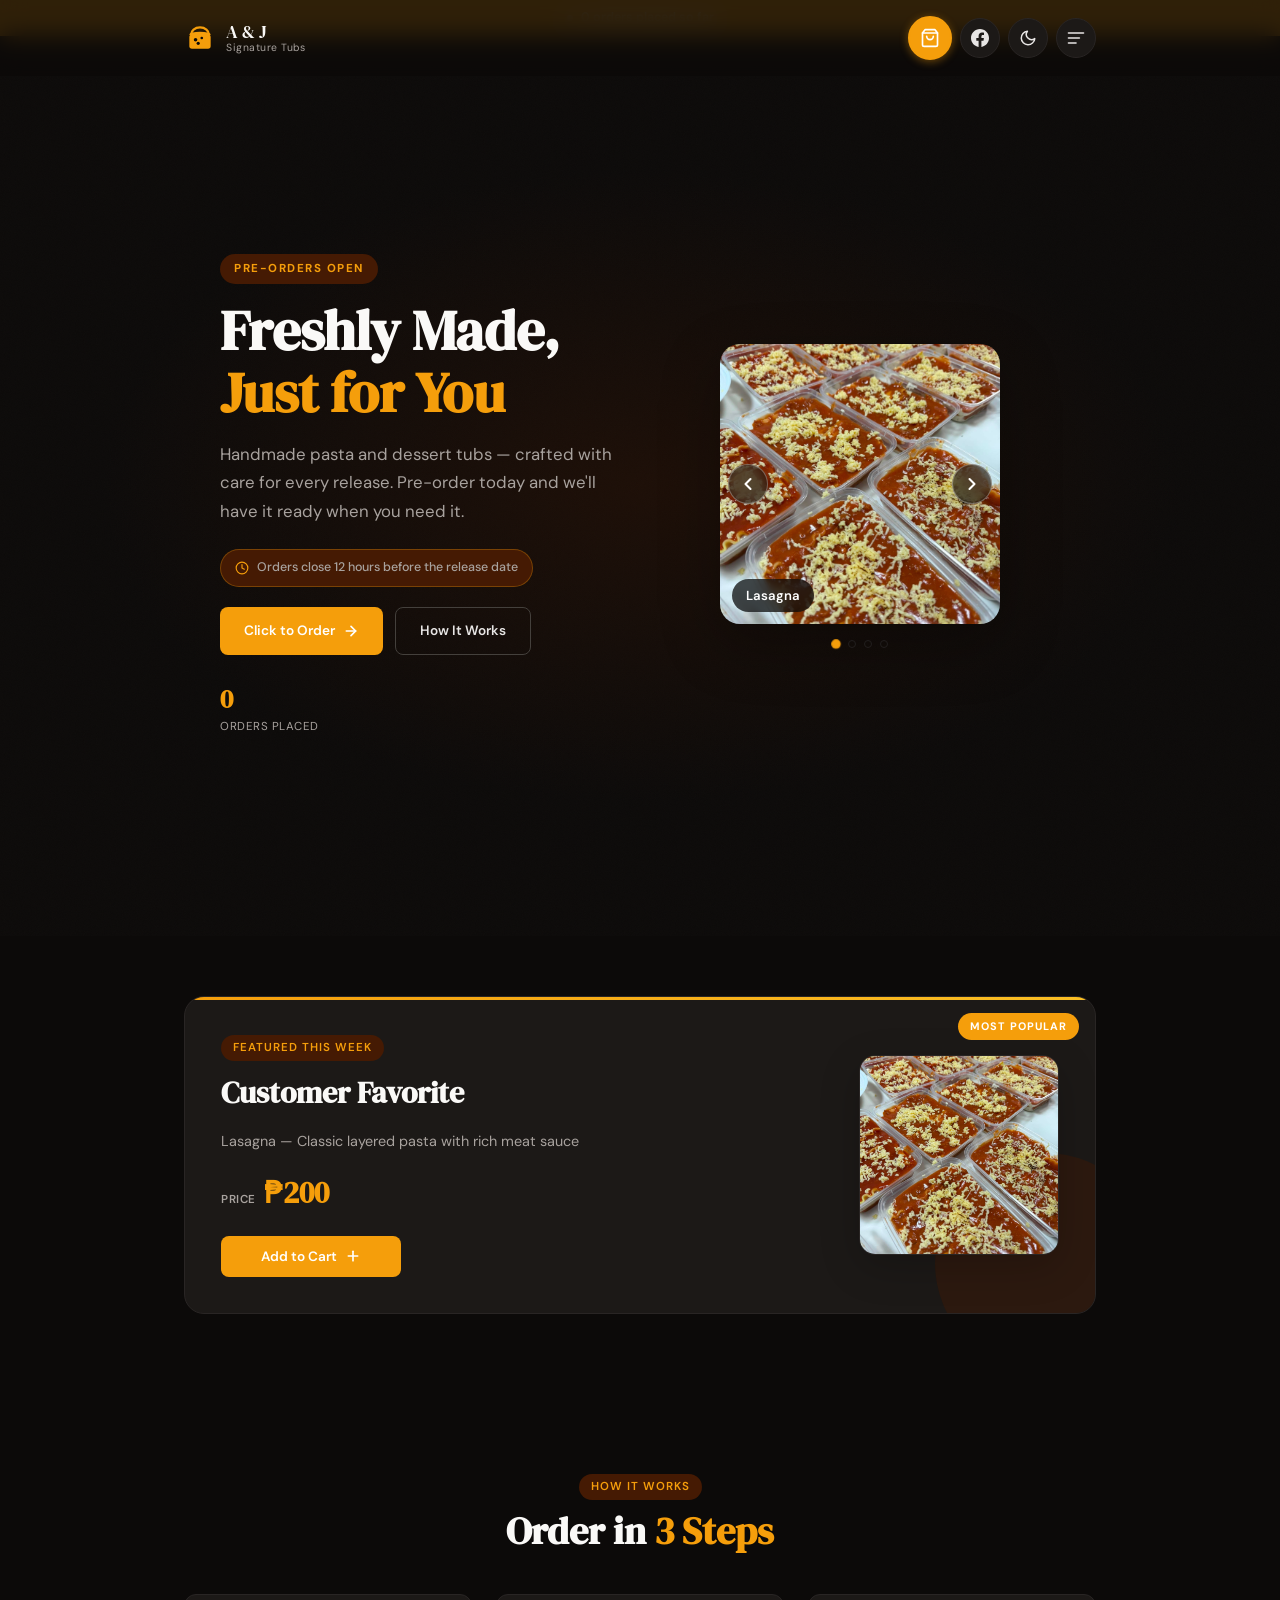
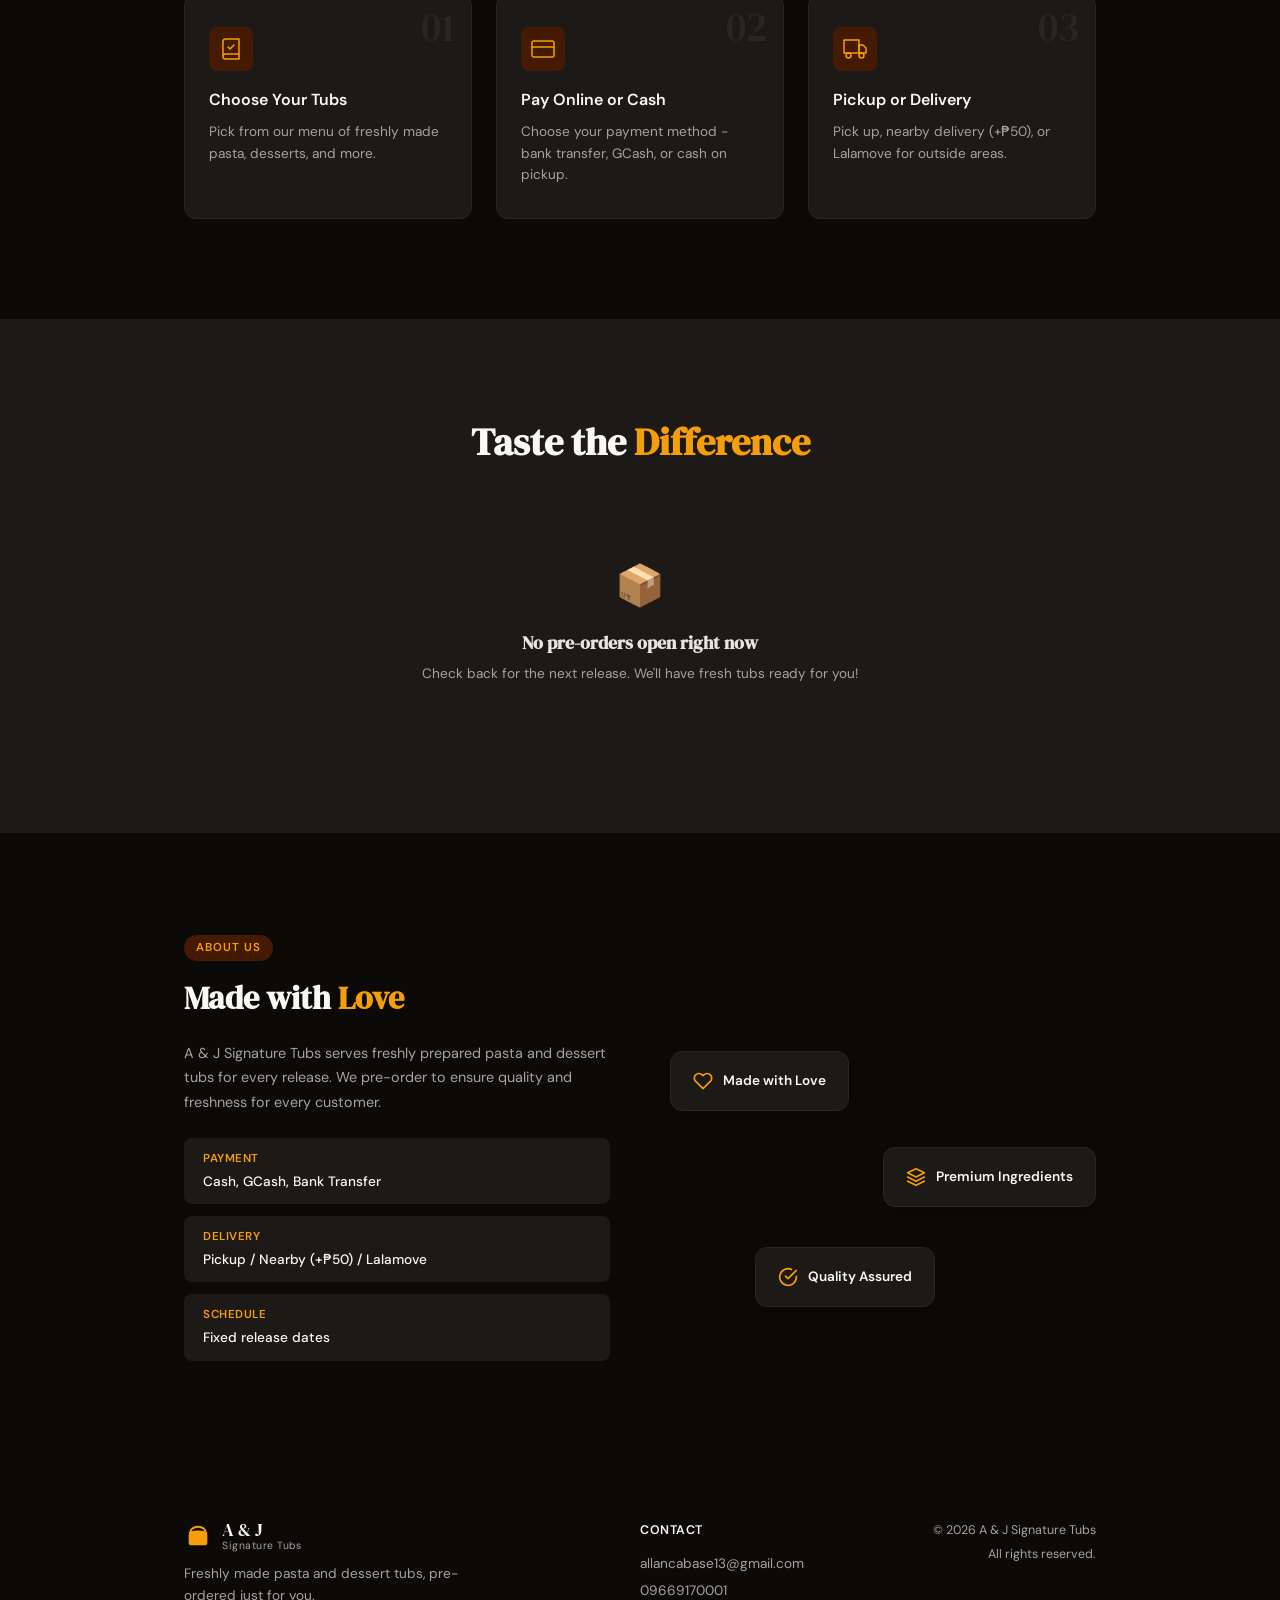
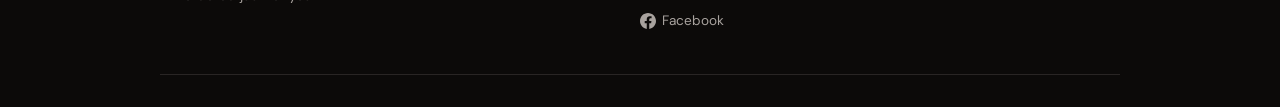
==== seller.html @ 2a11fc18 "feat: add release time support to release dates management" ====
<!DOCTYPE html>
<html lang="en" data-theme="dark">
<head>
  <meta charset="UTF-8">
  <meta name="viewport" content="width=device-width, initial-scale=1.0, viewport-fit=cover">
  <meta name="robots" content="noindex, nofollow">
  <title>Seller Panel - A & J Signature Tubs</title>
  <link rel="icon" type="image/svg+xml" href="favicon.svg">
  <link rel="preconnect" href="https://fonts.googleapis.com">
  <link rel="preconnect" href="https://fonts.gstatic.com" crossorigin>
  <link href="https://fonts.googleapis.com/css2?family=DM+Sans:opsz,wght@9..40,400;9..40,500;9..40,600;9..40,700&family=DM+Serif+Display&display=swap" rel="stylesheet">
  <link rel="stylesheet" href="seller.css">
</head>
<body>
  <!-- Desktop Sidebar -->
  <aside class="sidebar" id="sidebar">
    <div class="sidebar-brand">
      <div class="brand-icon">
        <svg width="22" height="22" viewBox="0 0 36 36" fill="none">
          <rect x="6" y="14" width="24" height="16" rx="3" fill="currentColor"/>
          <path d="M8 14C8 10 12 6 18 6C24 6 28 10 28 14" stroke="currentColor" stroke-width="2.5" fill="none"/>
          <ellipse cx="18" cy="14" rx="12" ry="3" fill="currentColor"/>
        </svg>
      </div>
      <div class="brand-text">
        <span class="brand-name">A & J</span>
        <span class="brand-sub">Seller Panel</span>
      </div>
    </div>

    <nav class="sidebar-nav">
      <button class="nav-item active" data-tab="dashboard">
        <svg width="18" height="18" viewBox="0 0 24 24" fill="none" stroke="currentColor" stroke-width="2" stroke-linecap="round" stroke-linejoin="round"><rect x="3" y="3" width="7" height="7"/><rect x="14" y="3" width="7" height="7"/><rect x="14" y="14" width="7" height="7"/><rect x="3" y="14" width="7" height="7"/></svg>
        <span>Dashboard</span>
      </button>
      <button class="nav-item" data-tab="preorders">
        <svg width="18" height="18" viewBox="0 0 24 24" fill="none" stroke="currentColor" stroke-width="2" stroke-linecap="round" stroke-linejoin="round"><rect x="3" y="4" width="18" height="18" rx="2" ry="2"/><line x1="16" y1="2" x2="16" y2="6"/><line x1="8" y1="2" x2="8" y2="6"/><line x1="3" y1="10" x2="21" y2="10"/></svg>
        <span>Pre-Orders</span>
      </button>
      <button class="nav-item" data-tab="releasedates">
        <svg width="18" height="18" viewBox="0 0 24 24" fill="none" stroke="currentColor" stroke-width="2" stroke-linecap="round" stroke-linejoin="round"><circle cx="12" cy="12" r="10"/><polyline points="12 6 12 12 16 14"/></svg>
        <span>Release Dates</span>
      </button>
      <button class="nav-item" data-tab="previous">
        <svg width="18" height="18" viewBox="0 0 24 24" fill="none" stroke="currentColor" stroke-width="2" stroke-linecap="round" stroke-linejoin="round"><polyline points="1 4 1 10 7 10"/><path d="M3.51 15a9 9 0 1 0 2.13-9.36L1 10"/></svg>
        <span>Previous Releases</span>
      </button>
      <button class="nav-item" data-tab="addorder">
        <svg width="18" height="18" viewBox="0 0 24 24" fill="none" stroke="currentColor" stroke-width="2" stroke-linecap="round" stroke-linejoin="round"><line x1="12" y1="5" x2="12" y2="19"/><line x1="5" y1="12" x2="19" y2="12"/></svg>
        <span>Add Order</span>
      </button>
      <button class="nav-item" data-tab="availablemeals">
        <svg width="18" height="18" viewBox="0 0 24 24" fill="none" stroke="currentColor" stroke-width="2" stroke-linecap="round" stroke-linejoin="round"><path d="M4 19.5v-15A2.5 2.5 0 0 1 6.5 2H20v20H6.5a2.5 2.5 0 0 1 0-5H20"/><path d="m9 10 2 2 4-4"/></svg>
        <span>Available Meals</span>
      </button>
    </nav>

    <div class="sidebar-footer">
      <button class="nav-item logout-btn" id="logoutBtn">
        <svg width="18" height="18" viewBox="0 0 24 24" fill="none" stroke="currentColor" stroke-width="2" stroke-linecap="round" stroke-linejoin="round"><path d="M9 21H5a2 2 0 0 1-2-2V5a2 2 0 0 1 2-2h4"/><polyline points="16 17 21 12 16 7"/><line x1="21" y1="12" x2="9" y2="12"/></svg>
        <span>Logout</span>
      </button>
    </div>
  </aside>

  <div class="sidebar-overlay" id="sidebarOverlay"></div>

  <!-- Main Content -->
  <main class="main-content">
    <!-- Header -->
    <header class="main-header">
      <button class="mobile-menu-btn" id="mobileMenuBtn">
        <svg width="22" height="22" viewBox="0 0 24 24" fill="none" stroke="currentColor" stroke-width="2" stroke-linecap="round"><line x1="3" y1="6" x2="21" y2="6"/><line x1="3" y1="12" x2="21" y2="12"/><line x1="3" y1="18" x2="21" y2="18"/></svg>
      </button>
      <div class="header-content">
        <h1 class="header-title" id="headerTitle">Dashboard</h1>
        <div class="header-date" id="headerDate"></div>
      </div>
      <button class="theme-toggle" id="themeToggle" title="Toggle dark/light mode">
        <svg class="icon-sun" width="18" height="18" viewBox="0 0 24 24" fill="none" stroke="currentColor" stroke-width="2" stroke-linecap="round" stroke-linejoin="round"><circle cx="12" cy="12" r="5"/><line x1="12" y1="1" x2="12" y2="3"/><line x1="12" y1="21" x2="12" y2="23"/><line x1="4.22" y1="4.22" x2="5.64" y2="5.64"/><line x1="18.36" y1="18.36" x2="19.78" y2="19.78"/><line x1="1" y1="12" x2="3" y2="12"/><line x1="21" y1="12" x2="23" y2="12"/><line x1="4.22" y1="19.78" x2="5.64" y2="18.36"/><line x1="18.36" y1="5.64" x2="19.78" y2="4.22"/></svg>
        <svg class="icon-moon" width="18" height="18" viewBox="0 0 24 24" fill="none" stroke="currentColor" stroke-width="2" stroke-linecap="round" stroke-linejoin="round"><path d="M21 12.79A9 9 0 1 1 11.21 3 7 7 0 0 0 21 12.79z"/></svg>
      </button>
    </header>

    <!-- Tab Content -->
    <div class="content-area">

      <!-- Dashboard Tab -->
      <section class="tab-content active" id="tab-dashboard">
        <div class="stats-grid">
          <div class="stat-card stat-revenue">
            <div class="stat-icon">
              <svg width="20" height="20" viewBox="0 0 24 24" fill="none" stroke="currentColor" stroke-width="2" stroke-linecap="round" stroke-linejoin="round"><line x1="12" y1="1" x2="12" y2="23"/><path d="M17 5H9.5a3.5 3.5 0 0 0 0 7h5a3.5 3.5 0 0 1 0 7H6"/></svg>
            </div>
            <div class="stat-info">
              <span class="stat-value" id="statRevenue">₱0</span>
              <span class="stat-label">Revenue</span>
            </div>
          </div>
          <div class="stat-card stat-profit">
            <div class="stat-icon">
              <svg width="20" height="20" viewBox="0 0 24 24" fill="none" stroke="currentColor" stroke-width="2" stroke-linecap="round" stroke-linejoin="round"><path d="M22 12h-4l-3 9L9 3l-3 9H2"/></svg>
            </div>
            <div class="stat-info">
              <span class="stat-value" id="statProfit">₱0</span>
              <span class="stat-label">Income (Paid)</span>
            </div>
          </div>
          <div class="stat-card stat-orders">
            <div class="stat-icon">
              <svg width="20" height="20" viewBox="0 0 24 24" fill="none" stroke="currentColor" stroke-width="2" stroke-linecap="round" stroke-linejoin="round"><path d="M6 2L3 6v14a2 2 0 0 0 2 2h14a2 2 0 0 0 2-2V6l-3-4z"/><line x1="3" y1="6" x2="21" y2="6"/><path d="M16 10a4 4 0 0 1-8 0"/></svg>
            </div>
            <div class="stat-info">
              <span class="stat-value" id="statOrders">0</span>
              <span class="stat-label">Total Orders</span>
            </div>
          </div>
        </div>

        <!-- Filters -->
        <div class="filter-bar">
          <div class="filter-group">
            <label class="filter-label">Release Date</label>
            <select id="filterDate" class="filter-input">
              <option value="">All Dates</option>
            </select>
          </div>
          <div class="filter-group">
            <label class="filter-label">Status</label>
            <select id="filterStatus" class="filter-input">
              <option value="all">All Status</option>
              <option value="pending">Pending</option>
              <option value="paid">Paid</option>
              <option value="unpaid">Unpaid</option>
              <option value="delivered">Delivered</option>
            </select>
          </div>
          <div class="filter-group filter-group-grow">
            <label class="filter-label">Search</label>
            <input type="text" id="searchOrders" placeholder="Customer name..." class="filter-input">
          </div>
          <button class="btn btn-ghost btn-sm" id="clearDate">Clear</button>
        </div>

        <!-- Orders List -->
        <div class="orders-list" id="ordersList">
          <div class="empty-state">
            <svg width="40" height="40" viewBox="0 0 24 24" fill="none" stroke="currentColor" stroke-width="1.5" stroke-linecap="round" stroke-linejoin="round" opacity="0.3"><path d="M6 2L3 6v14a2 2 0 0 0 2 2h14a2 2 0 0 0 2-2V6l-3-4z"/><line x1="3" y1="6" x2="21" y2="6"/><path d="M16 10a4 4 0 0 1-8 0"/></svg>
            <p>No orders found</p>
          </div>
        </div>
      </section>

      <!-- Pre-Orders Tab -->
      <section class="tab-content" id="tab-preorders">
        <div class="release-tabs" id="releaseTabs">
          <div class="release-tab-empty">No release dates set</div>
        </div>

        <div class="preorder-summary" id="preorderSummary" style="display:none;">
          <div class="summary-card">
            <span class="summary-value" id="preorderCount">0</span>
            <span class="summary-label">Orders</span>
          </div>
          <div class="summary-card">
            <span class="summary-value" id="preorderRevenue">₱0</span>
            <span class="summary-label">Revenue</span>
          </div>
          <div class="summary-card summary-pending">
            <span class="summary-value" id="preorderPending">0</span>
            <span class="summary-label">Pending</span>
          </div>
          <div class="summary-card summary-delivered">
            <span class="summary-value" id="preorderDelivered">0</span>
            <span class="summary-label">Delivered</span>
          </div>
        </div>

        <div class="preorder-orders" id="preorderOrders">
          <div class="empty-state">
            <svg width="40" height="40" viewBox="0 0 24 24" fill="none" stroke="currentColor" stroke-width="1.5" stroke-linecap="round" stroke-linejoin="round" opacity="0.3"><rect x="3" y="4" width="18" height="18" rx="2" ry="2"/><line x1="16" y1="2" x2="16" y2="6"/><line x1="8" y1="2" x2="8" y2="6"/><line x1="3" y1="10" x2="21" y2="10"/></svg>
            <p>No pre-orders yet</p>
            <span>Orders for the selected release date will appear here</span>
          </div>
        </div>
      </section>

      <!-- Release Dates Tab -->
      <section class="tab-content" id="tab-releasedates">
        <div class="card">
          <div class="card-header">
            <h2 class="card-title">Add Release Date</h2>
          </div>
          <div class="card-body">
            <div class="form-row">
              <div class="form-group">
                <label class="form-label" for="newReleaseDate">Date</label>
                <input type="date" id="newReleaseDate" class="form-input">
              </div>
              <div class="form-group">
                <label class="form-label" for="newReleaseTime">Time</label>
                <input type="time" id="newReleaseTime" class="form-input" value="17:00">
              </div>
              <div class="form-group form-group-grow">
                <label class="form-label" for="newReleaseLabel">Label</label>
                <input type="text" id="newReleaseLabel" class="form-input" placeholder="e.g. August 9, 2026 Release">
              </div>
              <button class="btn btn-primary" id="addReleaseDateBtn">Add</button>
            </div>
          </div>
        </div>

        <div class="release-dates-list" id="releaseDatesList">
          <div class="empty-state">
            <svg width="40" height="40" viewBox="0 0 24 24" fill="none" stroke="currentColor" stroke-width="1.5" stroke-linecap="round" stroke-linejoin="round" opacity="0.3"><circle cx="12" cy="12" r="10"/><polyline points="12 6 12 12 16 14"/></svg>
            <p>No release dates</p>
          </div>
        </div>
      </section>

      <!-- Previous Releases Tab -->
      <section class="tab-content" id="tab-previous">
        <div class="release-tabs" id="prevReleaseTabs">
          <div class="release-tab-empty">No past releases</div>
        </div>

        <div class="previous-stats" id="previousStats" style="display:none;">
          <div class="summary-card">
            <span class="summary-value" id="prevTotalOrders">0</span>
            <span class="summary-label">Total Orders</span>
          </div>
          <div class="summary-card">
            <span class="summary-value" id="prevTotalRevenue">₱0</span>
            <span class="summary-label">Total Revenue</span>
          </div>
        </div>

        <div class="previous-orders-list" id="previousOrders">
          <div class="empty-state">
            <svg width="40" height="40" viewBox="0 0 24 24" fill="none" stroke="currentColor" stroke-width="1.5" stroke-linecap="round" stroke-linejoin="round" opacity="0.3"><polyline points="1 4 1 10 7 10"/><path d="M3.51 15a9 9 0 1 0 2.13-9.36L1 10"/></svg>
            <p>No previous orders</p>
          </div>
        </div>
      </section>

      <!-- Add Order Tab -->
      <section class="tab-content" id="tab-addorder">
        <form class="order-form" id="orderForm">
          <div class="card">
            <div class="card-header">
              <h2 class="card-title">Customer Info</h2>
            </div>
            <div class="card-body">
              <div class="form-row">
                <div class="form-group form-group-grow">
                  <label class="form-label" for="customerName">Name</label>
                  <input type="text" id="customerName" class="form-input" placeholder="Customer name" required>
                </div>
                <div class="form-group">
                  <label class="form-label" for="customerPhone">Phone</label>
                  <input type="tel" id="customerPhone" class="form-input" placeholder="Optional">
                </div>
              </div>
            </div>
          </div>

          <div class="card">
            <div class="card-header">
              <h2 class="card-title">Items</h2>
            </div>
            <div class="card-body">
              <div class="items-list" id="orderItems">
                <div class="order-item-row">
                  <select class="form-input item-select" required>
                    <option value="">Select item...</option>
                    <option value="Lasagna">Lasagna - ₱200</option>
                    <option value="Carbonara">Carbonara - ₱180</option>
                    <option value="Mac and Cheese">Mac and Cheese - ₱180</option>
                    <option value="Mango Graham">Mango Graham - ₱150</option>
                    <option value="Oreo Cheesecake">Oreo Cheesecake - ₱150</option>
                    <option value="Champorado">Champorado - ₱50</option>
                  </select>
                  <input type="number" class="form-input item-qty" value="1" min="1" max="99">
                  <button type="button" class="btn-remove-item" onclick="removeItemRow(this)">
                    <svg width="16" height="16" viewBox="0 0 24 24" fill="none" stroke="currentColor" stroke-width="2" stroke-linecap="round"><line x1="18" y1="6" x2="6" y2="18"/><line x1="6" y1="6" x2="18" y2="18"/></svg>
                  </button>
                </div>
              </div>
              <button type="button" class="btn btn-ghost btn-sm" id="addItemRow">+ Add Item</button>
            </div>
          </div>

          <div class="card">
            <div class="card-header">
              <h2 class="card-title">Delivery & Payment</h2>
            </div>
            <div class="card-body">
              <div class="form-row">
                <div class="form-group form-group-grow">
                  <label class="form-label" for="orderReleaseDate">Release Date</label>
                  <select id="orderReleaseDate" class="form-input">
                    <option value="">Select date...</option>
                  </select>
                </div>
              </div>
              <div class="form-row">
                <div class="form-group form-group-grow">
                  <label class="form-label" for="orderDelivery">Delivery</label>
                  <select id="orderDelivery" class="form-input">
                    <option value="pickup">Pickup (Free)</option>
                    <option value="nearby">Nearby (+₱50)</option>
                    <option value="lalamove">Lalamove (Variable)</option>
                  </select>
                </div>
                <div class="form-group form-group-grow">
                  <label class="form-label" for="orderPayment">Payment</label>
                  <select id="orderPayment" class="form-input">
                    <option value="cash">Cash</option>
                    <option value="gcash">GCash</option>
                    <option value="bank">Bank Transfer</option>
                  </select>
                </div>
              </div>
              <div class="form-group">
                <label class="form-label" for="orderNotes">Notes</label>
                <input type="text" id="orderNotes" class="form-input" placeholder="Special instructions...">
              </div>
              <div class="form-group">
                <label class="form-label" for="orderAddress">Delivery Address</label>
                <input type="text" id="orderAddress" class="form-input" placeholder="Enter delivery address (if applicable)">
              </div>
            </div>
          </div>

          <div class="form-summary">
            <div class="summary-line">
              <span>Subtotal</span>
              <span id="formSubtotal">₱0</span>
            </div>
            <div class="summary-line">
              <span>Delivery Fee</span>
              <span id="formDelivery">₱0</span>
            </div>
            <div class="summary-line summary-total">
              <span>Total</span>
              <span id="formTotal">₱0</span>
            </div>
          </div>

          <div class="form-actions">
            <button type="reset" class="btn btn-ghost">Clear</button>
            <button type="submit" class="btn btn-primary">Save Order</button>
          </div>
        </form>
      </section>

      <!-- Available Meals Tab -->
      <section class="tab-content" id="tab-availablemeals">
        <div class="card">
          <div class="card-header">
            <h2 class="card-title">Select Release Date</h2>
          </div>
          <div class="card-body">
            <select id="mealReleaseDate" class="form-input">
              <option value="">Choose a release date...</option>
            </select>
          </div>
        </div>

        <div id="mealEditor" style="display:none;">
          <div class="card">
            <div class="card-header">
              <h2 class="card-title">Available Items</h2>
            </div>
            <div class="card-body">
              <p class="form-hint">Check items customers can pre-order for this release. Unchecked items are hidden from the menu.</p>
              <div class="meal-checkbox-list" id="mealCheckboxList"></div>
            </div>
          </div>
          <div class="form-actions">
            <button type="button" class="btn btn-primary" id="saveMealBtn">Save Available Meals</button>
          </div>
        </div>

        <div id="mealEmpty" class="empty-state">
          <svg width="40" height="40" viewBox="0 0 24 24" fill="none" stroke="currentColor" stroke-width="1.5" stroke-linecap="round" stroke-linejoin="round" opacity="0.3"><path d="M4 19.5v-15A2.5 2.5 0 0 1 6.5 2H20v20H6.5a2.5 2.5 0 0 1 0-5H20"/></svg>
          <p>Select a release date to manage meals</p>
        </div>
      </section>

    </div>
  </main>

  <!-- Edit Order Modal -->
  <div class="modal-overlay" id="editModal">
    <div class="modal-sheet">
      <div class="sheet-handle"></div>
      <div class="sheet-header">
        <h3>Edit Order</h3>
        <button class="sheet-close" id="closeEditModal">
          <svg width="20" height="20" viewBox="0 0 24 24" fill="none" stroke="currentColor" stroke-width="2" stroke-linecap="round"><line x1="18" y1="6" x2="6" y2="18"/><line x1="6" y1="6" x2="18" y2="18"/></svg>
        </button>
      </div>
      <div class="sheet-body">
        <form id="editOrderForm">
          <input type="hidden" id="editOrderId">

          <div class="form-group">
            <label class="form-label">Customer Name</label>
            <input type="text" id="editCustomerName" class="form-input" required>
          </div>

          <div class="form-group">
            <label class="form-label">Release Date</label>
            <select id="editReleaseDate" class="form-input">
              <option value="">Select date...</option>
            </select>
          </div>

          <div class="form-row">
            <div class="form-group form-group-grow">
              <label class="form-label">Status</label>
              <select id="editStatus" class="form-input">
                <option value="pending">Pending</option>
                <option value="confirmed">Confirmed</option>
                <option value="delivered">Delivered</option>
              </select>
            </div>
            <div class="form-group form-group-grow">
              <label class="form-label">Payment</label>
              <select id="editPaymentStatus" class="form-input">
                <option value="false">Unpaid</option>
                <option value="true">Paid</option>
              </select>
            </div>
          </div>

          <div class="form-group">
            <label class="form-label">Items</label>
            <div class="edit-items-list" id="editItemsList"></div>
            <div class="add-item-row">
              <select id="editNewItemSelect" class="form-input">
                <option value="">Add item...</option>
                <option value="Lasagna">Lasagna - ₱200</option>
                <option value="Carbonara">Carbonara - ₱180</option>
                <option value="Mac and Cheese">Mac and Cheese - ₱180</option>
                <option value="Mango Graham">Mango Graham - ₱150</option>
                <option value="Oreo Cheesecake">Oreo Cheesecake - ₱150</option>
                <option value="Champorado">Champorado - ₱50</option>
              </select>
              <button type="button" class="btn btn-primary btn-sm" id="editAddItemBtn">Add</button>
            </div>
          </div>

          <div class="form-group">
            <label class="form-label">Notes</label>
            <textarea id="editNotes" class="form-input" rows="2"></textarea>
          </div>

          <div class="form-group">
            <label class="form-label">Delivery Address</label>
            <input type="text" id="editAddress" class="form-input" placeholder="Enter delivery address (if applicable)">
          </div>

          <div class="sheet-actions">
            <button type="button" class="btn btn-danger" id="deleteOrderBtn">Delete</button>
            <div class="sheet-actions-right">
              <button type="button" class="btn btn-ghost" id="cancelEdit">Cancel</button>
              <button type="submit" class="btn btn-primary">Save</button>
            </div>
          </div>
        </form>
      </div>
    </div>
  </div>

  <!-- Receipt Modal -->
  <div class="modal-overlay" id="receiptModal">
    <div class="modal-sheet">
      <div class="sheet-handle"></div>
      <div class="sheet-header">
        <h3>Order Receipt</h3>
        <button class="sheet-close" id="closeReceiptModal">
          <svg width="20" height="20" viewBox="0 0 24 24" fill="none" stroke="currentColor" stroke-width="2" stroke-linecap="round"><line x1="18" y1="6" x2="6" y2="18"/><line x1="6" y1="6" x2="18" y2="18"/></svg>
        </button>
      </div>
      <div class="sheet-body">
        <div class="receipt-paper">
          <div class="receipt-brand">
            <span class="receipt-brand-name">A & J TUBS</span>
            <span class="receipt-brand-tagline">Signature Tubs</span>
          </div>
          <div class="receipt-preview-content" id="receiptModalContent">
            <p class="receipt-preview-empty">No receipt data</p>
          </div>
        </div>
        <div class="sheet-actions">
          <button type="button" class="btn btn-ghost" id="closeReceiptBtn">Close</button>
        </div>
      </div>
    </div>
  </div>

  <script src="https://cdn.jsdelivr.net/npm/@supabase/supabase-js@2"></script>
  <script src="supabase-config.js"></script>
  <script src="seller.js"></script>
</body>
</html>
---- seller.css ----
/* ============================================
   A & J Seller Panel — Theme System
   ============================================ */

/* Dark Theme (default) */
[data-theme="dark"] {
  --bg: #0c0c0e;
  --surface: #161619;
  --surface-alt: #1e1e22;
  --border: #27272c;
  --border-light: #2e2e34;
  --text: #f4f4f5;
  --text-secondary: #a1a1aa;
  --text-muted: #71717a;
  --accent: #f59e0b;
  --accent-hover: #d97706;
  --accent-soft: rgba(245, 158, 11, 0.15);
  --accent-softer: rgba(245, 158, 11, 0.06);
  --success: #22c55e;
  --success-soft: rgba(34, 197, 94, 0.15);
  --warning: #eab308;
  --warning-soft: rgba(234, 179, 8, 0.15);
  --danger: #ef4444;
  --danger-soft: rgba(239, 68, 68, 0.15);
  --info: #3b82f6;
  --info-soft: rgba(59, 130, 246, 0.15);
  --shadow-sm: 0 1px 2px rgba(0,0,0,0.3);
  --shadow: 0 1px 3px rgba(0,0,0,0.4);
  --shadow-md: 0 4px 12px rgba(0,0,0,0.4);
  --shadow-lg: 0 8px 24px rgba(0,0,0,0.5);
  --overlay: rgba(0,0,0,0.5);
  --sidebar-overlay: rgba(0,0,0,0.6);
}

/* Light Theme */
[data-theme="light"] {
  --bg: #faf8f5;
  --surface: #ffffff;
  --surface-alt: #f5f3ef;
  --border: #e8e4de;
  --border-light: #f0ece6;
  --text: #1a1612;
  --text-secondary: #6b6560;
  --text-muted: #9c9590;
  --accent: #d97706;
  --accent-hover: #b45309;
  --accent-soft: #fef3c7;
  --accent-softer: #fffbeb;
  --success: #16a34a;
  --success-soft: #dcfce7;
  --warning: #ca8a04;
  --warning-soft: #fef9c3;
  --danger: #dc2626;
  --danger-soft: #fee2e2;
  --info: #2563eb;
  --info-soft: #dbeafe;
  --shadow-sm: 0 1px 2px rgba(0,0,0,0.04);
  --shadow: 0 1px 3px rgba(0,0,0,0.06), 0 1px 2px rgba(0,0,0,0.04);
  --shadow-md: 0 4px 12px rgba(0,0,0,0.08);
  --shadow-lg: 0 8px 24px rgba(0,0,0,0.1);
  --overlay: rgba(0,0,0,0.3);
  --sidebar-overlay: rgba(0,0,0,0.3);
}

/* Shared tokens */
:root {
  --radius: 10px;
  --radius-lg: 14px;
  --radius-sm: 7px;
  --font-body: 'DM Sans', -apple-system, BlinkMacSystemFont, sans-serif;
  --font-display: 'DM Serif Display', Georgia, serif;
}

*, *::before, *::after { margin: 0; padding: 0; box-sizing: border-box; }

html { overscroll-behavior: none; }

body {
  font-family: var(--font-body);
  background: var(--bg);
  color: var(--text);
  min-height: 100vh;
  -webkit-font-smoothing: antialiased;
  overscroll-behavior: none;
  line-height: 1.5;
  overflow-x: hidden;
}

/* ============================================
   Layout
   ============================================ */
.sidebar {
  width: 240px;
  background: var(--surface);
  border-right: 1px solid var(--border);
  display: flex;
  flex-direction: column;
  position: fixed;
  top: 0; left: 0; bottom: 0;
  z-index: 100;
}

.sidebar-brand {
  display: flex;
  align-items: center;
  gap: 12px;
  padding: 20px 18px;
  border-bottom: 1px solid var(--border);
}

.brand-icon {
  width: 36px;
  height: 36px;
  background: var(--accent);
  color: white;
  border-radius: var(--radius);
  display: flex;
  align-items: center;
  justify-content: center;
  flex-shrink: 0;
}

.brand-text {
  display: flex;
  flex-direction: column;
  line-height: 1.2;
}

.brand-name {
  font-weight: 700;
  font-size: 0.95rem;
  letter-spacing: -0.02em;
}

.brand-sub {
  font-size: 0.72rem;
  color: var(--text-muted);
}

.sidebar-nav {
  flex: 1;
  padding: 12px;
  display: flex;
  flex-direction: column;
  gap: 2px;
}

.nav-item {
  display: flex;
  align-items: center;
  gap: 10px;
  padding: 10px 14px;
  border-radius: var(--radius);
  background: transparent;
  border: none;
  color: var(--text-secondary);
  font-size: 0.85rem;
  font-family: inherit;
  font-weight: 500;
  cursor: pointer;
  transition: all 0.15s ease;
  width: 100%;
  text-align: left;
  min-height: 42px;
}

.nav-item:hover {
  background: var(--surface-alt);
  color: var(--text);
}

.nav-item.active {
  background: var(--accent-soft);
  color: var(--accent);
  font-weight: 600;
}

.nav-item svg {
  flex-shrink: 0;
  opacity: 0.6;
}

.nav-item.active svg {
  opacity: 1;
}

.sidebar-footer {
  padding: 12px;
  border-top: 1px solid var(--border);
}

.logout-btn { color: var(--danger); }
.logout-btn:hover { background: var(--danger-soft); }

.sidebar-overlay {
  display: none;
  position: fixed;
  inset: 0;
  background: var(--sidebar-overlay);
  z-index: 99;
}

/* Main Content */
.main-content {
  flex: 1;
  margin-left: 240px;
  display: flex;
  flex-direction: column;
  height: 100vh;
  overflow: hidden;
}

.main-header {
  display: flex;
  align-items: center;
  gap: 12px;
  padding: 16px 24px;
  background: var(--surface);
  border-bottom: 1px solid var(--border);
  flex-shrink: 0;
  z-index: 10;
}

.mobile-menu-btn {
  display: none;
  background: none;
  border: none;
  color: var(--text);
  cursor: pointer;
  padding: 8px;
  margin: -8px;
  margin-right: 0;
  border-radius: var(--radius-sm);
  transition: background 0.15s;
}

.mobile-menu-btn:hover { background: var(--surface-alt); }

.header-content {
  display: flex;
  align-items: baseline;
  gap: 12px;
  flex: 1;
  min-width: 0;
}

.header-title {
  font-family: var(--font-display);
  font-size: 1.25rem;
  font-weight: 400;
  letter-spacing: -0.01em;
}

.header-date {
  font-size: 0.78rem;
  color: var(--text-muted);
  white-space: nowrap;
}

/* Theme Toggle */
.theme-toggle {
  width: 38px;
  height: 38px;
  border-radius: var(--radius);
  border: 1px solid var(--border);
  background: var(--surface-alt);
  color: var(--text-secondary);
  cursor: pointer;
  display: flex;
  align-items: center;
  justify-content: center;
  flex-shrink: 0;
  transition: all 0.15s ease;
}

.theme-toggle:hover {
  background: var(--border);
  color: var(--text);
}

[data-theme="dark"] .icon-sun { display: block; }
[data-theme="dark"] .icon-moon { display: none; }
[data-theme="light"] .icon-sun { display: none; }
[data-theme="light"] .icon-moon { display: block; }

.content-area {
  flex: 1;
  padding: 24px;
  overflow-y: auto;
  overflow-x: hidden;
  -webkit-overflow-scrolling: touch;
}

/* ============================================
   Tabs
   ============================================ */
.tab-content { display: none; }
.tab-content.active { display: block; }

/* ============================================
   Cards
   ============================================ */
.card {
  background: var(--surface);
  border: 1px solid var(--border);
  border-radius: var(--radius-lg);
  margin-bottom: 16px;
  overflow: hidden;
}

.card-header {
  padding: 14px 18px;
  border-bottom: 1px solid var(--border-light);
}

.card-title {
  font-size: 0.85rem;
  font-weight: 600;
  letter-spacing: -0.01em;
}

.card-body {
  padding: 16px 18px;
}

/* ============================================
   Stats
   ============================================ */
.stats-grid {
  display: grid;
  grid-template-columns: repeat(3, 1fr);
  gap: 12px;
  margin-bottom: 20px;
}

.stat-card {
  background: var(--surface);
  border: 1px solid var(--border);
  border-radius: var(--radius-lg);
  padding: 16px;
  display: flex;
  align-items: center;
  gap: 12px;
  transition: all 0.15s ease;
}

.stat-card:hover {
  box-shadow: var(--shadow);
  transform: translateY(-1px);
}

.stat-icon {
  width: 40px;
  height: 40px;
  border-radius: var(--radius);
  display: flex;
  align-items: center;
  justify-content: center;
  flex-shrink: 0;
}

.stat-revenue .stat-icon { background: var(--success-soft); color: var(--success); }
.stat-profit .stat-icon { background: var(--accent-soft); color: var(--accent); }
.stat-orders .stat-icon { background: var(--info-soft); color: var(--info); }

.stat-info {
  display: flex;
  flex-direction: column;
  min-width: 0;
  gap: 1px;
}

.stat-value {
  font-size: 1.15rem;
  font-weight: 700;
  line-height: 1.2;
  letter-spacing: -0.02em;
}

.stat-label {
  font-size: 0.72rem;
  color: var(--text-muted);
  font-weight: 500;
}

/* ============================================
   Filter Bar
   ============================================ */
.filter-bar {
  display: flex;
  align-items: flex-end;
  gap: 10px;
  margin-bottom: 16px;
  padding: 14px 16px;
  background: var(--surface);
  border: 1px solid var(--border);
  border-radius: var(--radius-lg);
  flex-wrap: wrap;
}

.filter-group {
  display: flex;
  flex-direction: column;
  gap: 4px;
}

.filter-group-grow { flex: 1; min-width: 120px; }

.filter-label {
  font-size: 0.7rem;
  font-weight: 600;
  text-transform: uppercase;
  letter-spacing: 0.5px;
  color: var(--text-muted);
}

.filter-input {
  padding: 8px 12px;
  background: var(--surface-alt);
  border: 1px solid var(--border);
  border-radius: var(--radius-sm);
  color: var(--text);
  font-size: 0.82rem;
  font-family: inherit;
  transition: border-color 0.15s;
  min-height: 36px;
}

.filter-input:focus {
  outline: none;
  border-color: var(--accent);
  background: var(--surface);
}

/* ============================================
   Orders List (card-based, no tables)
   ============================================ */
.orders-list {
  display: flex;
  flex-direction: column;
  gap: 8px;
}

.order-row {
  display: grid;
  grid-template-columns: 1fr auto auto auto;
  align-items: center;
  gap: 12px;
  padding: 14px 16px;
  background: var(--surface);
  border: 1px solid var(--border);
  border-radius: var(--radius);
  cursor: pointer;
  transition: all 0.15s ease;
}

.order-row:hover {
  border-color: var(--accent);
  box-shadow: var(--shadow-sm);
}

.order-customer {
  font-weight: 600;
  font-size: 0.88rem;
  min-width: 0;
}

.order-items {
  font-size: 0.78rem;
  color: var(--text-secondary);
  white-space: nowrap;
  overflow: hidden;
  text-overflow: ellipsis;
  max-width: 200px;
}

.order-total {
  font-weight: 700;
  font-size: 0.9rem;
  color: var(--accent);
  white-space: nowrap;
}

.order-badges {
  display: flex;
  gap: 6px;
  flex-shrink: 0;
}

/* ============================================
   Badges
   ============================================ */
.badge {
  display: inline-flex;
  align-items: center;
  padding: 3px 8px;
  border-radius: 20px;
  font-size: 0.7rem;
  font-weight: 600;
  letter-spacing: 0.02em;
  white-space: nowrap;
}

.badge-paid { background: var(--success-soft); color: var(--success); }
.badge-unpaid { background: var(--warning-soft); color: var(--warning); }
.badge-delivered { background: var(--info-soft); color: var(--info); }
.badge-pending { background: var(--accent-soft); color: var(--accent); }

/* ============================================
   Release Tabs
   ============================================ */
.release-tabs {
  display: flex;
  gap: 6px;
  margin-bottom: 16px;
  overflow-x: auto;
  -webkit-overflow-scrolling: touch;
  scrollbar-width: none;
  padding-bottom: 2px;
}

.release-tabs::-webkit-scrollbar { display: none; }

.release-tab {
  padding: 8px 14px;
  border-radius: 20px;
  background: var(--surface);
  border: 1px solid var(--border);
  color: var(--text-secondary);
  font-size: 0.8rem;
  font-weight: 500;
  font-family: inherit;
  cursor: pointer;
  transition: all 0.15s ease;
  white-space: nowrap;
  display: flex;
  align-items: center;
  gap: 6px;
}

.release-tab:hover {
  border-color: var(--accent);
  color: var(--text);
}

.release-tab.active {
  background: var(--accent);
  border-color: var(--accent);
  color: white;
}

.release-tab-count {
  background: rgba(255,255,255,0.2);
  padding: 1px 6px;
  border-radius: 10px;
  font-size: 0.7rem;
}

.release-tab:not(.active) .release-tab-count {
  background: var(--surface-alt);
  color: var(--text-muted);
}

.release-tab-empty {
  color: var(--text-muted);
  font-size: 0.82rem;
  padding: 8px;
}

/* ============================================
   Preorder Summary
   ============================================ */
.preorder-summary, .previous-stats {
  display: grid;
  grid-template-columns: repeat(4, 1fr);
  gap: 10px;
  margin-bottom: 16px;
}

.summary-card {
  background: var(--surface);
  border: 1px solid var(--border);
  border-radius: var(--radius);
  padding: 12px;
  text-align: center;
}

.summary-value {
  display: block;
  font-size: 1.1rem;
  font-weight: 700;
  letter-spacing: -0.02em;
}

.summary-label {
  display: block;
  font-size: 0.68rem;
  color: var(--text-muted);
  font-weight: 500;
  margin-top: 2px;
}

.summary-pending .summary-value { color: var(--accent); }
.summary-delivered .summary-value { color: var(--success); }

/* ============================================
   Order Cards (Pre-orders, Previous)
   ============================================ */
.order-card {
  display: flex;
  gap: 14px;
  padding: 14px 16px;
  background: var(--surface);
  border: 1px solid var(--border);
  border-radius: var(--radius);
  margin-bottom: 8px;
  transition: border-color 0.15s;
}

.order-card:hover {
  border-color: var(--accent);
}

.order-card-left {
  flex: 1;
  min-width: 0;
}

.order-card-name {
  font-weight: 600;
  font-size: 0.88rem;
  margin-bottom: 4px;
}

.order-card-items {
  font-size: 0.78rem;
  color: var(--text-secondary);
  margin-bottom: 4px;
  line-height: 1.4;
}

.order-card-meta {
  font-size: 0.72rem;
  color: var(--text-muted);
}

.order-card-notes {
  font-size: 0.75rem;
  color: var(--text-muted);
  font-style: italic;
  margin-top: 4px;
  padding: 6px 8px;
  background: var(--surface-alt);
  border-radius: var(--radius-sm);
}

.order-card-right {
  display: flex;
  flex-direction: column;
  align-items: flex-end;
  gap: 8px;
  flex-shrink: 0;
}

.order-card-total {
  font-size: 1rem;
  font-weight: 700;
  color: var(--accent);
}

.order-card-actions {
  display: flex;
  gap: 6px;
  flex-wrap: wrap;
}

/* ============================================
   Buttons
   ============================================ */
.btn {
  display: inline-flex;
  align-items: center;
  justify-content: center;
  gap: 6px;
  padding: 9px 16px;
  border-radius: var(--radius-sm);
  font-size: 0.82rem;
  font-weight: 600;
  font-family: inherit;
  cursor: pointer;
  transition: all 0.15s ease;
  border: 1px solid transparent;
  white-space: nowrap;
  min-height: 38px;
}

.btn-primary {
  background: var(--accent);
  color: white;
  border-color: var(--accent);
}

.btn-primary:hover {
  background: var(--accent-hover);
  border-color: var(--accent-hover);
}

.btn-ghost {
  background: transparent;
  color: var(--text-secondary);
  border-color: var(--border);
}

.btn-ghost:hover {
  background: var(--surface-alt);
  color: var(--text);
}

.btn-danger {
  background: var(--danger-soft);
  color: var(--danger);
  border-color: transparent;
}

.btn-danger:hover {
  background: var(--danger);
  color: white;
}

.btn-success {
  background: var(--success-soft);
  color: var(--success);
  border-color: transparent;
}

.btn-success:hover {
  background: var(--success);
  color: white;
}

.btn-sm {
  padding: 6px 10px;
  font-size: 0.75rem;
  min-height: 32px;
}

/* ============================================
   Forms
   ============================================ */
.form-row {
  display: flex;
  gap: 12px;
  margin-bottom: 12px;
}

.form-row:last-child { margin-bottom: 0; }

.form-group {
  display: flex;
  flex-direction: column;
  gap: 5px;
}

.form-group-grow { flex: 1; }

.form-label {
  font-size: 0.72rem;
  font-weight: 600;
  text-transform: uppercase;
  letter-spacing: 0.4px;
  color: var(--text-muted);
}

.form-input {
  padding: 9px 12px;
  background: var(--surface-alt);
  border: 1px solid var(--border);
  border-radius: var(--radius-sm);
  color: var(--text);
  font-size: 0.85rem;
  font-family: inherit;
  transition: all 0.15s;
  width: 100%;
}

.form-input:focus {
  outline: none;
  border-color: var(--accent);
  background: var(--surface);
  box-shadow: 0 0 0 3px var(--accent-softer);
}

.form-hint {
  font-size: 0.78rem;
  color: var(--text-muted);
  margin-bottom: 12px;
}

textarea.form-input {
  resize: vertical;
  min-height: 60px;
}

/* Items list */
.items-list {
  display: flex;
  flex-direction: column;
  gap: 8px;
  margin-bottom: 10px;
}

.order-item-row {
  display: flex;
  gap: 8px;
  align-items: center;
}

.order-item-row .item-select { flex: 1; }
.order-item-row .item-qty { width: 60px; flex-shrink: 0; }

.btn-remove-item {
  width: 32px;
  height: 32px;
  border-radius: 50%;
  border: none;
  background: var(--danger-soft);
  color: var(--danger);
  cursor: pointer;
  display: flex;
  align-items: center;
  justify-content: center;
  flex-shrink: 0;
  transition: all 0.15s;
}

.btn-remove-item:hover {
  background: var(--danger);
  color: white;
}

.add-item-row {
  display: flex;
  gap: 8px;
  align-items: center;
}

.add-item-row .form-input { flex: 1; }

/* Form Summary */
.form-summary {
  background: var(--surface);
  border: 1px solid var(--border);
  border-radius: var(--radius-lg);
  padding: 14px 18px;
  margin-bottom: 16px;
}

.summary-line {
  display: flex;
  justify-content: space-between;
  padding: 6px 0;
  font-size: 0.85rem;
  color: var(--text-secondary);
}

.summary-total {
  border-top: 1px solid var(--border);
  margin-top: 6px;
  padding-top: 10px;
  font-weight: 700;
  font-size: 1rem;
  color: var(--text);
}

.form-actions {
  display: flex;
  justify-content: flex-end;
  gap: 8px;
  margin-top: 8px;
}

/* Order Form */
.order-form .card {
  margin-bottom: 16px;
}

/* ============================================
   Meal Checkbox List
   ============================================ */
.meal-checkbox-list {
  display: flex;
  flex-direction: column;
  gap: 6px;
}

.meal-checkbox-item {
  display: flex;
  align-items: center;
  gap: 10px;
  padding: 10px 12px;
  background: var(--surface-alt);
  border-radius: var(--radius-sm);
  cursor: pointer;
  transition: background 0.15s;
}

.meal-checkbox-item:hover { background: var(--border-light); }

.meal-checkbox-item input[type="checkbox"] {
  width: 18px;
  height: 18px;
  accent-color: var(--accent);
  cursor: pointer;
}

.meal-checkbox-item label {
  font-size: 0.85rem;
  cursor: pointer;
  flex: 1;
}

.meal-checkbox-item .meal-price {
  font-size: 0.8rem;
  color: var(--text-muted);
  font-weight: 500;
}

/* Edit items */
.edit-item-row {
  display: flex;
  align-items: center;
  gap: 10px;
  padding: 8px 10px;
  background: var(--surface-alt);
  border-radius: var(--radius-sm);
  margin-bottom: 6px;
}

.edit-item-row .item-name {
  flex: 1;
  font-size: 0.85rem;
}

.edit-item-row .item-qty {
  width: 50px;
}

.edit-item-row .item-total {
  font-weight: 600;
  font-size: 0.85rem;
  color: var(--accent);
  min-width: 50px;
  text-align: right;
}

/* ============================================
   Release Dates List
   ============================================ */
.release-dates-list {
  display: flex;
  flex-direction: column;
  gap: 8px;
}

.release-date-item {
  display: flex;
  align-items: center;
  justify-content: space-between;
  padding: 14px 16px;
  background: var(--surface);
  border: 1px solid var(--border);
  border-radius: var(--radius);
  gap: 12px;
}

.release-date-item.past {
  opacity: 0.6;
}

.release-date-info {
  display: flex;
  flex-direction: column;
  gap: 2px;
  min-width: 0;
}

.release-date-label {
  font-weight: 600;
  font-size: 0.88rem;
}

.release-date-meta {
  font-size: 0.75rem;
  color: var(--text-muted);
}

.release-date-value {
  font-size: 0.78rem;
  color: var(--text-muted);
}

.release-date-actions {
  display: flex;
  gap: 6px;
  flex-shrink: 0;
}

/* ============================================
   Empty State
   ============================================ */
.empty-state {
  display: flex;
  flex-direction: column;
  align-items: center;
  justify-content: center;
  padding: 40px 20px;
  text-align: center;
  color: var(--text-muted);
  gap: 8px;
}

.empty-state p {
  font-size: 0.9rem;
  font-weight: 500;
  color: var(--text-secondary);
}

.empty-state span {
  font-size: 0.78rem;
}

/* ============================================
   Modal / Sheet
   ============================================ */
.modal-overlay {
  display: none;
  position: fixed;
  inset: 0;
  background: var(--overlay);
  z-index: 200;
  align-items: flex-end;
  justify-content: center;
  padding: 0;
}

.modal-overlay.active {
  display: flex;
}

.modal-sheet {
  background: var(--surface);
  border-radius: var(--radius-lg) var(--radius-lg) 0 0;
  width: 100%;
  max-height: 92vh;
  display: flex;
  flex-direction: column;
  animation: sheetUp 0.25s ease;
}

@keyframes sheetUp {
  from { transform: translateY(100%); }
  to { transform: translateY(0); }
}

.sheet-handle {
  width: 36px;
  height: 4px;
  background: var(--border);
  border-radius: 2px;
  margin: 10px auto 0;
  flex-shrink: 0;
}

.sheet-header {
  display: flex;
  align-items: center;
  justify-content: space-between;
  padding: 14px 18px;
  border-bottom: 1px solid var(--border);
  flex-shrink: 0;
}

.sheet-header h3 {
  font-size: 1rem;
  font-weight: 600;
}

.sheet-close {
  width: 36px;
  height: 36px;
  border-radius: 50%;
  border: none;
  background: var(--surface-alt);
  color: var(--text-secondary);
  cursor: pointer;
  display: flex;
  align-items: center;
  justify-content: center;
  transition: all 0.15s;
}

.sheet-close:hover {
  background: var(--border);
  color: var(--text);
}

.sheet-body {
  flex: 1;
  overflow-y: auto;
  padding: 18px;
  -webkit-overflow-scrolling: touch;
}

.sheet-body:has(.receipt-paper) {
  padding: 12px;
  display: flex;
  flex-direction: column;
  align-items: center;
}

.sheet-body .form-group { margin-bottom: 14px; }

.sheet-actions {
  display: flex;
  justify-content: space-between;
  align-items: center;
  gap: 8px;
  padding-top: 12px;
}

.sheet-actions-right {
  display: flex;
  gap: 8px;
  margin-left: auto;
}

/* ============================================
   Receipt
   ============================================ */
/* Thermal Receipt */
.receipt-paper {
  background: var(--surface);
  border: 1px dashed var(--border);
  border-radius: 2px;
  padding: 20px 16px;
  font-family: 'Courier New', Courier, monospace;
  font-size: 0.78rem;
  line-height: 1.5;
  max-width: 340px;
  margin: 0 auto 16px;
  color: var(--text);
}

.receipt-brand {
  text-align: center;
  margin-bottom: 4px;
}

.receipt-brand-name {
  display: block;
  font-weight: 700;
  font-size: 1rem;
  letter-spacing: 3px;
  text-transform: uppercase;
  color: var(--text);
}

.receipt-brand-tagline {
  display: block;
  font-size: 0.65rem;
  color: var(--text-muted);
  letter-spacing: 1px;
}

.receipt-divider-dashed {
  border-top: 1px dashed var(--border);
  margin: 8px 0;
}

.receipt-preview-empty {
  text-align: center;
  color: var(--text-muted);
  padding: 20px;
}

/* Receipt inner sections (rendered by JS) */
.receipt-header {
  text-align: center;
  margin-bottom: 6px;
}

.receipt-header .receipt-brand {
  font-weight: 700;
  font-size: 0.85rem;
  letter-spacing: 2px;
  text-transform: uppercase;
  color: var(--text);
}

.receipt-subtitle {
  font-size: 0.65rem;
  color: var(--text-muted);
  letter-spacing: 1px;
}

.receipt-section {
  margin-bottom: 6px;
}

.receipt-label {
  font-size: 0.6rem;
  text-transform: uppercase;
  letter-spacing: 1.5px;
  color: var(--text-muted);
  margin-bottom: 2px;
}

.receipt-value {
  font-size: 0.78rem;
  color: var(--text);
}

.receipt-secondary {
  font-size: 0.7rem;
  color: var(--text-secondary);
}

.receipt-divider {
  border-top: 1px dashed var(--border);
  margin: 8px 0;
}

.receipt-item-row {
  display: flex;
  justify-content: space-between;
  align-items: baseline;
  font-size: 0.75rem;
  margin-bottom: 2px;
  color: var(--text);
}

.receipt-item-name {
  flex: 1;
  min-width: 0;
}

.receipt-item-price {
  flex-shrink: 0;
  margin-left: 8px;
}

.receipt-totals {
  margin-top: 4px;
}

.receipt-total-row {
  display: flex;
  justify-content: space-between;
  font-size: 0.75rem;
  margin-bottom: 2px;
  color: var(--text-secondary);
}

.receipt-grand-total {
  font-weight: 700;
  font-size: 0.85rem;
  color: var(--text);
  border-top: 1px dashed var(--border);
  padding-top: 4px;
  margin-top: 4px;
}

.receipt-badges {
  display: flex;
  gap: 6px;
  margin-top: 4px;
}

.receipt-status-badge,
.receipt-payment-badge {
  font-size: 0.6rem;
  padding: 2px 6px;
  border-radius: 3px;
  font-weight: 600;
  text-transform: uppercase;
  letter-spacing: 0.5px;
}

.receipt-status-badge.pending,
.receipt-payment-badge.unpaid {
  background: var(--accent-soft);
  color: var(--accent);
}

.receipt-status-badge.delivered,
.receipt-payment-badge.paid {
  background: rgba(34, 197, 94, 0.15);
  color: #22c55e;
}

.receipt-footer {
  text-align: center;
  margin-top: 8px;
  font-size: 0.65rem;
  color: var(--text-muted);
  letter-spacing: 1px;
}

/* ============================================
   Responsive — Tablet
   ============================================ */
@media (max-width: 1024px) {
  .sidebar {
    transform: translateX(-100%);
    transition: transform 0.25s ease;
  }

  .sidebar.open {
    transform: translateX(0);
  }

  .sidebar-overlay.active {
    display: block;
  }

  .main-content {
    margin-left: 0;
  }

  .mobile-menu-btn {
    display: flex;
  }
}

/* ============================================
   Responsive — Mobile
   ============================================ */
@media (max-width: 768px) {
  .content-area {
    padding: 16px;
  }

  .main-header {
    padding: 12px 16px;
  }

  .header-title {
    font-size: 1.1rem;
  }

  .stats-grid {
    grid-template-columns: 1fr 1fr;
    gap: 8px;
    margin-bottom: 14px;
  }

  .stat-card {
    padding: 12px;
  }

  .stat-icon {
    width: 34px;
    height: 34px;
  }

  .stat-icon svg {
    width: 17px;
    height: 17px;
  }

  .stat-value {
    font-size: 1rem;
  }

  .stat-label {
    font-size: 0.68rem;
  }

  /* Filter bar stacks */
  .filter-bar {
    flex-direction: column;
    align-items: stretch;
    gap: 8px;
    padding: 12px;
  }

  .filter-group-grow { min-width: 0; }

  /* Order row becomes stacked cards */
  .order-row {
    grid-template-columns: 1fr auto;
    grid-template-rows: auto auto;
    gap: 6px 10px;
    padding: 12px 14px;
  }

  .order-customer {
    grid-column: 1;
  }

  .order-items {
    grid-column: 1 / -1;
    max-width: none;
    white-space: normal;
  }

  .order-total {
    grid-column: 1;
  }

  .order-badges {
    grid-column: 2;
    grid-row: 1;
  }

  /* Preorder summary 2x2 */
  .preorder-summary, .previous-stats {
    grid-template-columns: 1fr 1fr;
  }

  /* Order card stacks */
  .order-card {
    flex-direction: column;
    gap: 10px;
  }

  .order-card-right {
    flex-direction: row;
    align-items: center;
    justify-content: space-between;
    width: 100%;
  }

  .order-card-actions {
    width: 100%;
  }

  .order-card-actions .btn {
    flex: 1;
    min-width: calc(50% - 3px);
  }

  /* Form rows stack */
  .form-row {
    flex-direction: column;
    gap: 10px;
  }

  /* Sheet full width */
  .modal-sheet {
    max-height: 95vh;
  }

  /* Release tabs scroll */
  .release-tabs {
    margin-left: -16px;
    margin-right: -16px;
    padding-left: 16px;
    padding-right: 16px;
  }
}

/* ============================================
   Responsive — Small Mobile
   ============================================ */
@media (max-width: 400px) {
  .content-area {
    padding: 12px;
  }

  .stats-grid {
    grid-template-columns: 1fr 1fr;
    gap: 6px;
  }

  .stat-card {
    padding: 10px;
    gap: 8px;
  }

  .stat-icon {
    width: 30px;
    height: 30px;
  }

  .stat-icon svg {
    width: 15px;
    height: 15px;
  }

  .stat-value { font-size: 0.92rem; }
  .stat-label { font-size: 0.65rem; }

  .order-card-actions .btn {
    font-size: 0.72rem;
    padding: 5px 8px;
    min-height: 30px;
  }

  .release-tab {
    padding: 6px 10px;
    font-size: 0.75rem;
  }
}
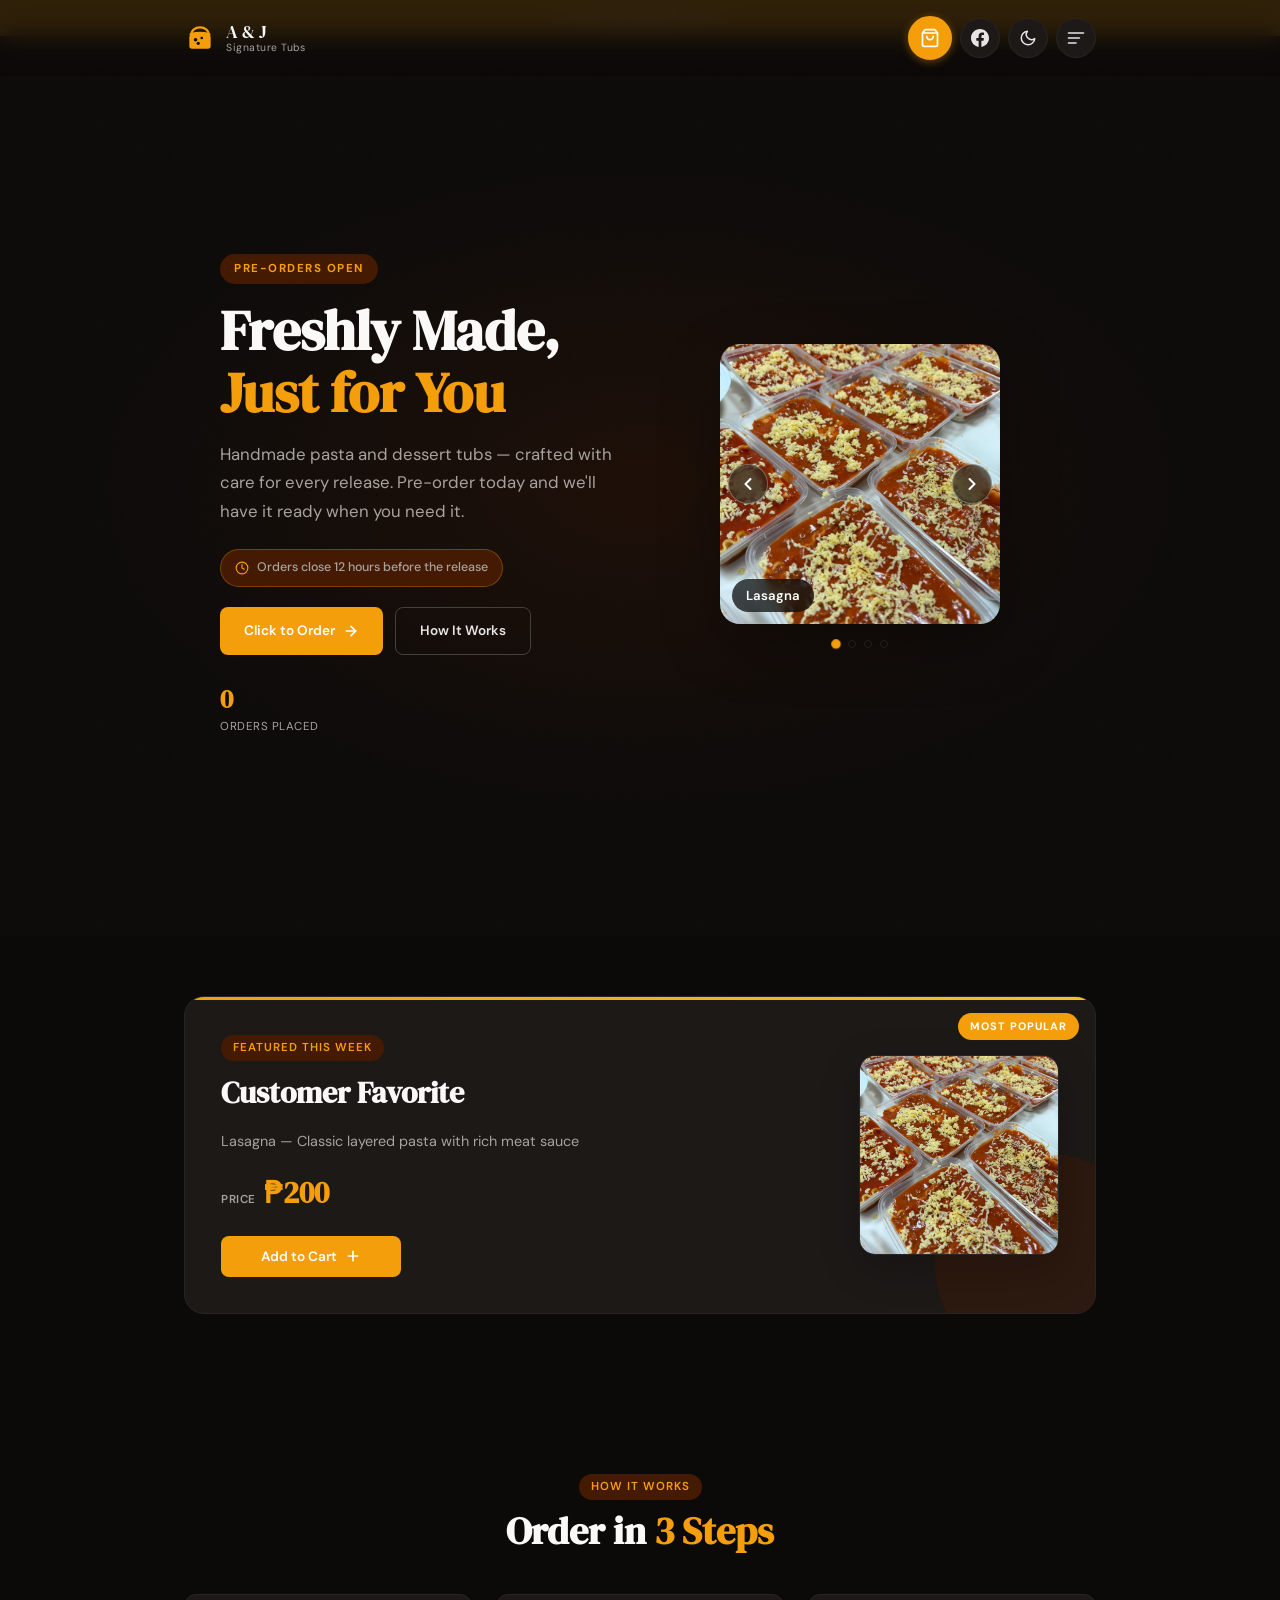
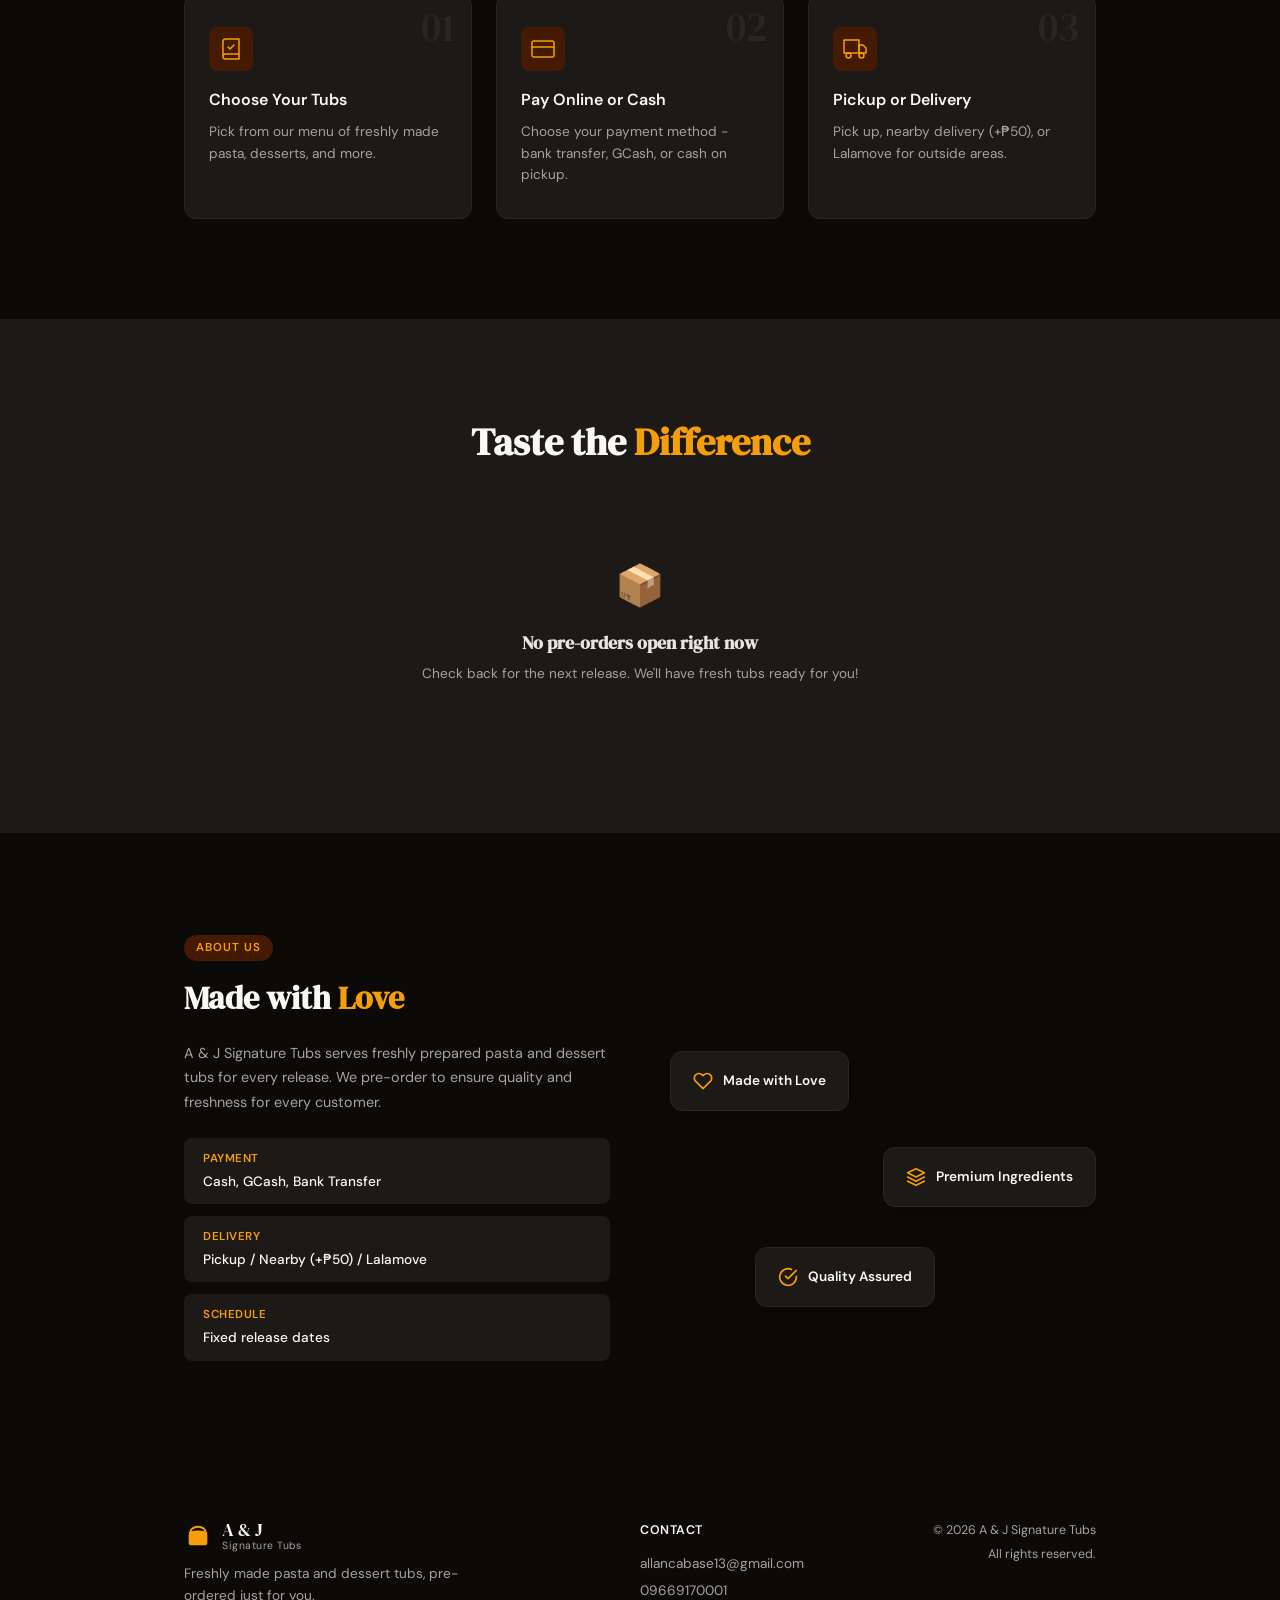
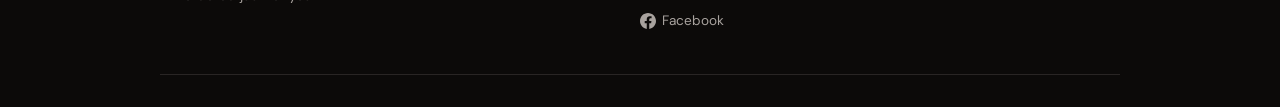
==== commit 03834ad8: "feat: add food costing system with ingredients and costing calculator tabs" ====
--- a/seller.html
+++ b/seller.html
@@ -53,6 +53,14 @@
         <svg width="18" height="18" viewBox="0 0 24 24" fill="none" stroke="currentColor" stroke-width="2" stroke-linecap="round" stroke-linejoin="round"><path d="M4 19.5v-15A2.5 2.5 0 0 1 6.5 2H20v20H6.5a2.5 2.5 0 0 1 0-5H20"/><path d="m9 10 2 2 4-4"/></svg>
         <span>Available Meals</span>
       </button>
+      <button class="nav-item" data-tab="ingredients">
+        <svg width="18" height="18" viewBox="0 0 24 24" fill="none" stroke="currentColor" stroke-width="2" stroke-linecap="round" stroke-linejoin="round"><path d="M6 2L3 6v14a2 2 0 0 0 2 2h14a2 2 0 0 0 2-2V6l-3-4z"/><line x1="3" y1="6" x2="21" y2="6"/><path d="M16 10a4 4 0 0 1-8 0"/></svg>
+        <span>Ingredients</span>
+      </button>
+      <button class="nav-item" data-tab="costings">
+        <svg width="18" height="18" viewBox="0 0 24 24" fill="none" stroke="currentColor" stroke-width="2" stroke-linecap="round" stroke-linejoin="round"><line x1="12" y1="1" x2="12" y2="23"/><path d="M17 5H9.5a3.5 3.5 0 0 0 0 7h5a3.5 3.5 0 0 1 0 7H6"/></svg>
+        <span>Costings</span>
+      </button>
     </nav>
 
     <div class="sidebar-footer">
@@ -388,6 +396,190 @@
         </div>
       </section>
 
+      <!-- Ingredients Tab -->
+      <section class="tab-content" id="tab-ingredients">
+        <div class="ingredients-header">
+          <div class="filter-group filter-group-grow">
+            <input type="text" id="ingredientSearch" placeholder="Search ingredients..." class="filter-input">
+          </div>
+          <button class="btn btn-primary" id="addIngredientBtn">
+            <svg width="16" height="16" viewBox="0 0 24 24" fill="none" stroke="currentColor" stroke-width="2" stroke-linecap="round"><line x1="12" y1="5" x2="12" y2="19"/><line x1="5" y1="12" x2="19" y2="12"/></svg>
+            Add Ingredient
+          </button>
+        </div>
+
+        <div class="ingredients-list" id="ingredientsList">
+          <div class="empty-state">
+            <svg width="40" height="40" viewBox="0 0 24 24" fill="none" stroke="currentColor" stroke-width="1.5" stroke-linecap="round" stroke-linejoin="round" opacity="0.3"><path d="M6 2L3 6v14a2 2 0 0 0 2 2h14a2 2 0 0 0 2-2V6l-3-4z"/><line x1="3" y1="6" x2="21" y2="6"/></svg>
+            <p>No ingredients yet</p>
+            <span>Add your first ingredient to start costing</span>
+          </div>
+        </div>
+
+        <!-- Add/Edit Ingredient Modal -->
+        <div class="modal-overlay" id="ingredientModal">
+          <div class="modal-sheet">
+            <div class="sheet-handle"></div>
+            <div class="sheet-header">
+              <h3 id="ingredientModalTitle">Add Ingredient</h3>
+              <button class="sheet-close" id="closeIngredientModal">
+                <svg width="20" height="20" viewBox="0 0 24 24" fill="none" stroke="currentColor" stroke-width="2" stroke-linecap="round"><line x1="18" y1="6" x2="6" y2="18"/><line x1="6" y1="6" x2="18" y2="18"/></svg>
+              </button>
+            </div>
+            <div class="sheet-body">
+              <form id="ingredientForm">
+                <input type="hidden" id="editIngredientId">
+                <div class="form-group">
+                  <label class="form-label">Ingredient Name</label>
+                  <input type="text" id="ingredientName" class="form-input" placeholder="e.g. Lasagna pasta" required>
+                </div>
+                <div class="form-row">
+                  <div class="form-group">
+                    <label class="form-label">Price Paid (₱)</label>
+                    <input type="number" id="ingredientPrice" class="form-input" step="0.01" min="0" placeholder="135.00" required>
+                  </div>
+                  <div class="form-group">
+                    <label class="form-label">Quantity</label>
+                    <input type="number" id="ingredientQuantity" class="form-input" step="0.01" min="0.01" placeholder="1" required>
+                  </div>
+                </div>
+                <div class="form-group">
+                  <label class="form-label">Unit</label>
+                  <select id="ingredientUnit" class="form-input" required>
+                    <option value="piece">Piece</option>
+                    <option value="grams">Grams</option>
+                    <option value="ml">ML</option>
+                    <option value="liters">Liters</option>
+                    <option value="kg">Kilograms</option>
+                    <option value="pack">Pack</option>
+                    <option value="box">Box</option>
+                  </select>
+                </div>
+                <div class="ingredient-preview" id="ingredientPreview">
+                  <span class="preview-label">Cost per unit:</span>
+                  <span class="preview-value" id="ingredientCostPerUnit">₱0.00</span>
+                </div>
+                <div class="form-actions">
+                  <button type="button" class="btn btn-ghost" id="cancelIngredient">Cancel</button>
+                  <button type="submit" class="btn btn-primary">Save Ingredient</button>
+                </div>
+              </form>
+            </div>
+          </div>
+        </div>
+      </section>
+
+      <!-- Costings Tab -->
+      <section class="tab-content" id="tab-costings">
+        <div class="costings-header">
+          <div class="costing-tabs" id="costingTabs">
+            <div class="release-tab-empty">No costings yet</div>
+          </div>
+          <button class="btn btn-primary btn-sm" id="addCostingBtn">
+            <svg width="14" height="14" viewBox="0 0 24 24" fill="none" stroke="currentColor" stroke-width="2" stroke-linecap="round"><line x1="12" y1="5" x2="12" y2="19"/><line x1="5" y1="12" x2="19" y2="12"/></svg>
+            Add
+          </button>
+        </div>
+
+        <div class="costing-body" id="costingBody" style="display:none;">
+          <!-- Batch Settings -->
+          <div class="card">
+            <div class="card-header">
+              <h2 class="card-title">Batch Settings</h2>
+              <button class="btn btn-sm btn-danger" id="deleteCostingBtn">Delete</button>
+            </div>
+            <div class="card-body">
+              <div class="form-row">
+                <div class="form-group">
+                  <label class="form-label">This recipe makes</label>
+                  <div class="input-with-suffix">
+                    <input type="number" id="batchSize" class="form-input" min="1" value="1">
+                    <span class="input-suffix">tubs</span>
+                  </div>
+                </div>
+                <div class="form-group">
+                  <label class="form-label">Markup</label>
+                  <div class="input-with-suffix">
+                    <input type="number" id="markupPercent" class="form-input" min="0" step="5" value="120">
+                    <span class="input-suffix">%</span>
+                  </div>
+                </div>
+              </div>
+            </div>
+          </div>
+
+          <!-- Ingredients for this costing -->
+          <div class="card">
+            <div class="card-header">
+              <h2 class="card-title">Ingredients</h2>
+              <button class="btn btn-sm btn-primary" id="addCostingItemBtn">
+                <svg width="14" height="14" viewBox="0 0 24 24" fill="none" stroke="currentColor" stroke-width="2" stroke-linecap="round"><line x1="12" y1="5" x2="12" y2="19"/><line x1="5" y1="12" x2="19" y2="12"/></svg>
+                Add
+              </button>
+            </div>
+            <div class="card-body">
+              <div class="costing-items-list" id="costingItemsList">
+                <div class="empty-state">
+                  <p>No ingredients added</p>
+                  <span>Click "Add" to select ingredients from your master list</span>
+                </div>
+              </div>
+            </div>
+          </div>
+
+          <!-- Costing Summary -->
+          <div class="costing-summary" id="costingSummary">
+            <div class="summary-card">
+              <span class="summary-value" id="totalBatchCost">₱0</span>
+              <span class="summary-label">Total Batch Cost</span>
+            </div>
+            <div class="summary-card">
+              <span class="summary-value" id="costPerTub">₱0</span>
+              <span class="summary-label">Cost per Tub</span>
+            </div>
+            <div class="summary-card">
+              <span class="summary-value" id="sellingPrice">₱0</span>
+              <span class="summary-label">Selling Price</span>
+            </div>
+            <div class="summary-card">
+              <span class="summary-value" id="profitPerTub">₱0</span>
+              <span class="summary-label">Profit per Tub</span>
+            </div>
+          </div>
+        </div>
+
+        <div class="costing-empty" id="costingEmpty">
+          <svg width="40" height="40" viewBox="0 0 24 24" fill="none" stroke="currentColor" stroke-width="1.5" stroke-linecap="round" stroke-linejoin="round" opacity="0.3"><line x1="12" y1="1" x2="12" y2="23"/><path d="M17 5H9.5a3.5 3.5 0 0 0 0 7h5a3.5 3.5 0 0 1 0 7H6"/></svg>
+          <p>Select or create a costing</p>
+          <span>Choose a tub from the tabs above, or click "Add" to create one</span>
+        </div>
+
+        <!-- Add Costing Modal -->
+        <div class="modal-overlay" id="costingModal">
+          <div class="modal-sheet">
+            <div class="sheet-handle"></div>
+            <div class="sheet-header">
+              <h3>New Costing</h3>
+              <button class="sheet-close" id="closeCostingModal">
+                <svg width="20" height="20" viewBox="0 0 24 24" fill="none" stroke="currentColor" stroke-width="2" stroke-linecap="round"><line x1="18" y1="6" x2="6" y2="18"/><line x1="6" y1="6" x2="18" y2="18"/></svg>
+              </button>
+            </div>
+            <div class="sheet-body">
+              <form id="costingForm">
+                <div class="form-group">
+                  <label class="form-label">Costing Name</label>
+                  <input type="text" id="costingName" class="form-input" placeholder="e.g. Lasagna Costing" required>
+                </div>
+                <div class="form-actions">
+                  <button type="button" class="btn btn-ghost" id="cancelCosting">Cancel</button>
+                  <button type="submit" class="btn btn-primary">Create Costing</button>
+                </div>
+              </form>
+            </div>
+          </div>
+        </div>
+      </section>
+
     </div>
   </main>
 
--- a/seller.css
+++ b/seller.css
@@ -1307,6 +1307,260 @@
 }
 
 /* ============================================
+   Ingredients
+   ============================================ */
+.ingredients-header {
+  display: flex;
+  align-items: center;
+  gap: 12px;
+  margin-bottom: 16px;
+}
+
+.ingredients-header .filter-group {
+  margin-bottom: 0;
+}
+
+.ingredients-list {
+  display: flex;
+  flex-direction: column;
+  gap: 8px;
+}
+
+.ingredient-card {
+  display: flex;
+  align-items: center;
+  gap: 12px;
+  background: var(--surface);
+  border: 1px solid var(--border);
+  border-radius: var(--radius-lg);
+  padding: 14px 16px;
+  transition: all 0.15s ease;
+}
+
+.ingredient-card:hover {
+  border-color: var(--accent);
+}
+
+.ingredient-card-left {
+  flex: 1;
+  min-width: 0;
+}
+
+.ingredient-card-name {
+  font-weight: 600;
+  font-size: 0.88rem;
+  margin-bottom: 3px;
+}
+
+.ingredient-card-meta {
+  font-size: 0.75rem;
+  color: var(--text-secondary);
+}
+
+.ingredient-card-right {
+  display: flex;
+  align-items: center;
+  gap: 8px;
+  flex-shrink: 0;
+}
+
+.ingredient-card-cost {
+  font-weight: 700;
+  font-size: 0.92rem;
+  color: var(--accent);
+  white-space: nowrap;
+}
+
+.ingredient-card-actions {
+  display: flex;
+  gap: 4px;
+}
+
+.ingredient-preview {
+  display: flex;
+  align-items: center;
+  justify-content: space-between;
+  background: var(--surface);
+  border: 1px solid var(--border);
+  border-radius: var(--radius);
+  padding: 12px 16px;
+  margin-top: 8px;
+}
+
+.preview-label {
+  font-size: 0.8rem;
+  color: var(--text-secondary);
+}
+
+.preview-value {
+  font-weight: 700;
+  font-size: 1rem;
+  color: var(--accent);
+}
+
+.input-with-suffix {
+  display: flex;
+  align-items: center;
+  gap: 0;
+}
+
+.input-with-suffix .form-input {
+  border-radius: var(--radius) 0 0 var(--radius);
+  flex: 1;
+  min-width: 0;
+}
+
+.input-suffix {
+  background: var(--surface-alt);
+  border: 1px solid var(--border);
+  border-left: none;
+  border-radius: 0 var(--radius) var(--radius) 0;
+  padding: 10px 12px;
+  font-size: 0.8rem;
+  color: var(--text-secondary);
+  white-space: nowrap;
+}
+
+/* ============================================
+   Costings
+   ============================================ */
+.costings-header {
+  display: flex;
+  align-items: center;
+  gap: 12px;
+  margin-bottom: 16px;
+}
+
+.costing-tabs {
+  display: flex;
+  gap: 6px;
+  overflow-x: auto;
+  -webkit-overflow-scrolling: touch;
+  scrollbar-width: none;
+  flex: 1;
+  min-width: 0;
+}
+
+.costing-tabs::-webkit-scrollbar {
+  display: none;
+}
+
+.costing-tab {
+  display: flex;
+  align-items: center;
+  gap: 6px;
+  padding: 8px 14px;
+  background: var(--surface);
+  border: 1px solid var(--border);
+  border-radius: var(--radius);
+  font-size: 0.8rem;
+  font-weight: 500;
+  color: var(--text-secondary);
+  white-space: nowrap;
+  cursor: pointer;
+  transition: all 0.15s ease;
+  flex-shrink: 0;
+}
+
+.costing-tab:hover {
+  border-color: var(--accent);
+  color: var(--text);
+}
+
+.costing-tab.active {
+  background: var(--accent);
+  border-color: var(--accent);
+  color: #fff;
+}
+
+.costing-tab-count {
+  font-size: 0.7rem;
+  opacity: 0.7;
+}
+
+.costing-body {
+  display: flex;
+  flex-direction: column;
+  gap: 16px;
+}
+
+.costing-items-list {
+  display: flex;
+  flex-direction: column;
+  gap: 10px;
+}
+
+.costing-item-row {
+  display: grid;
+  grid-template-columns: 1fr 100px 80px 40px;
+  gap: 8px;
+  align-items: end;
+  padding: 12px;
+  background: var(--surface-alt);
+  border-radius: var(--radius);
+}
+
+.costing-item-row .form-group {
+  margin-bottom: 0;
+}
+
+.costing-item-row .form-label {
+  font-size: 0.7rem;
+  margin-bottom: 4px;
+}
+
+.costing-item-cost {
+  font-weight: 600;
+  font-size: 0.85rem;
+  color: var(--accent);
+  text-align: right;
+  padding-bottom: 10px;
+}
+
+.costing-item-delete {
+  background: none;
+  border: none;
+  color: var(--text-muted);
+  cursor: pointer;
+  padding: 8px;
+  border-radius: var(--radius);
+  transition: all 0.15s ease;
+}
+
+.costing-item-delete:hover {
+  background: rgba(239, 68, 68, 0.1);
+  color: #ef4444;
+}
+
+.costing-summary {
+  display: grid;
+  grid-template-columns: repeat(4, 1fr);
+  gap: 12px;
+  margin-top: 16px;
+}
+
+.costing-empty {
+  display: flex;
+  flex-direction: column;
+  align-items: center;
+  justify-content: center;
+  gap: 8px;
+  padding: 60px 20px;
+  text-align: center;
+}
+
+.costing-empty p {
+  font-weight: 600;
+  color: var(--text);
+  margin: 0;
+}
+
+.costing-empty span {
+  font-size: 0.8rem;
+  color: var(--text-muted);
+}
+
+/* ============================================
    Responsive — Tablet
    ============================================ */
 @media (max-width: 1024px) {
@@ -1501,4 +1755,51 @@
     padding: 6px 10px;
     font-size: 0.75rem;
   }
-}
+
+  /* Ingredients */
+  .ingredients-header {
+    flex-direction: column;
+    gap: 10px;
+  }
+
+  .ingredient-card {
+    flex-direction: column;
+    align-items: stretch;
+    gap: 8px;
+  }
+
+  .ingredient-card-left {
+    width: 100%;
+  }
+
+  .ingredient-card-right {
+    width: 100%;
+    justify-content: space-between;
+  }
+
+  /* Costings */
+  .costings-header {
+    flex-direction: column;
+    gap: 10px;
+  }
+
+  .costing-tabs {
+    margin-left: -16px;
+    margin-right: -16px;
+    padding-left: 16px;
+    padding-right: 16px;
+  }
+
+  .costing-items-list .item-row {
+    flex-direction: column;
+    gap: 8px;
+  }
+
+  .costing-items-list .item-row .form-group {
+    width: 100%;
+  }
+
+  .costing-summary {
+    grid-template-columns: 1fr 1fr;
+  }
+}
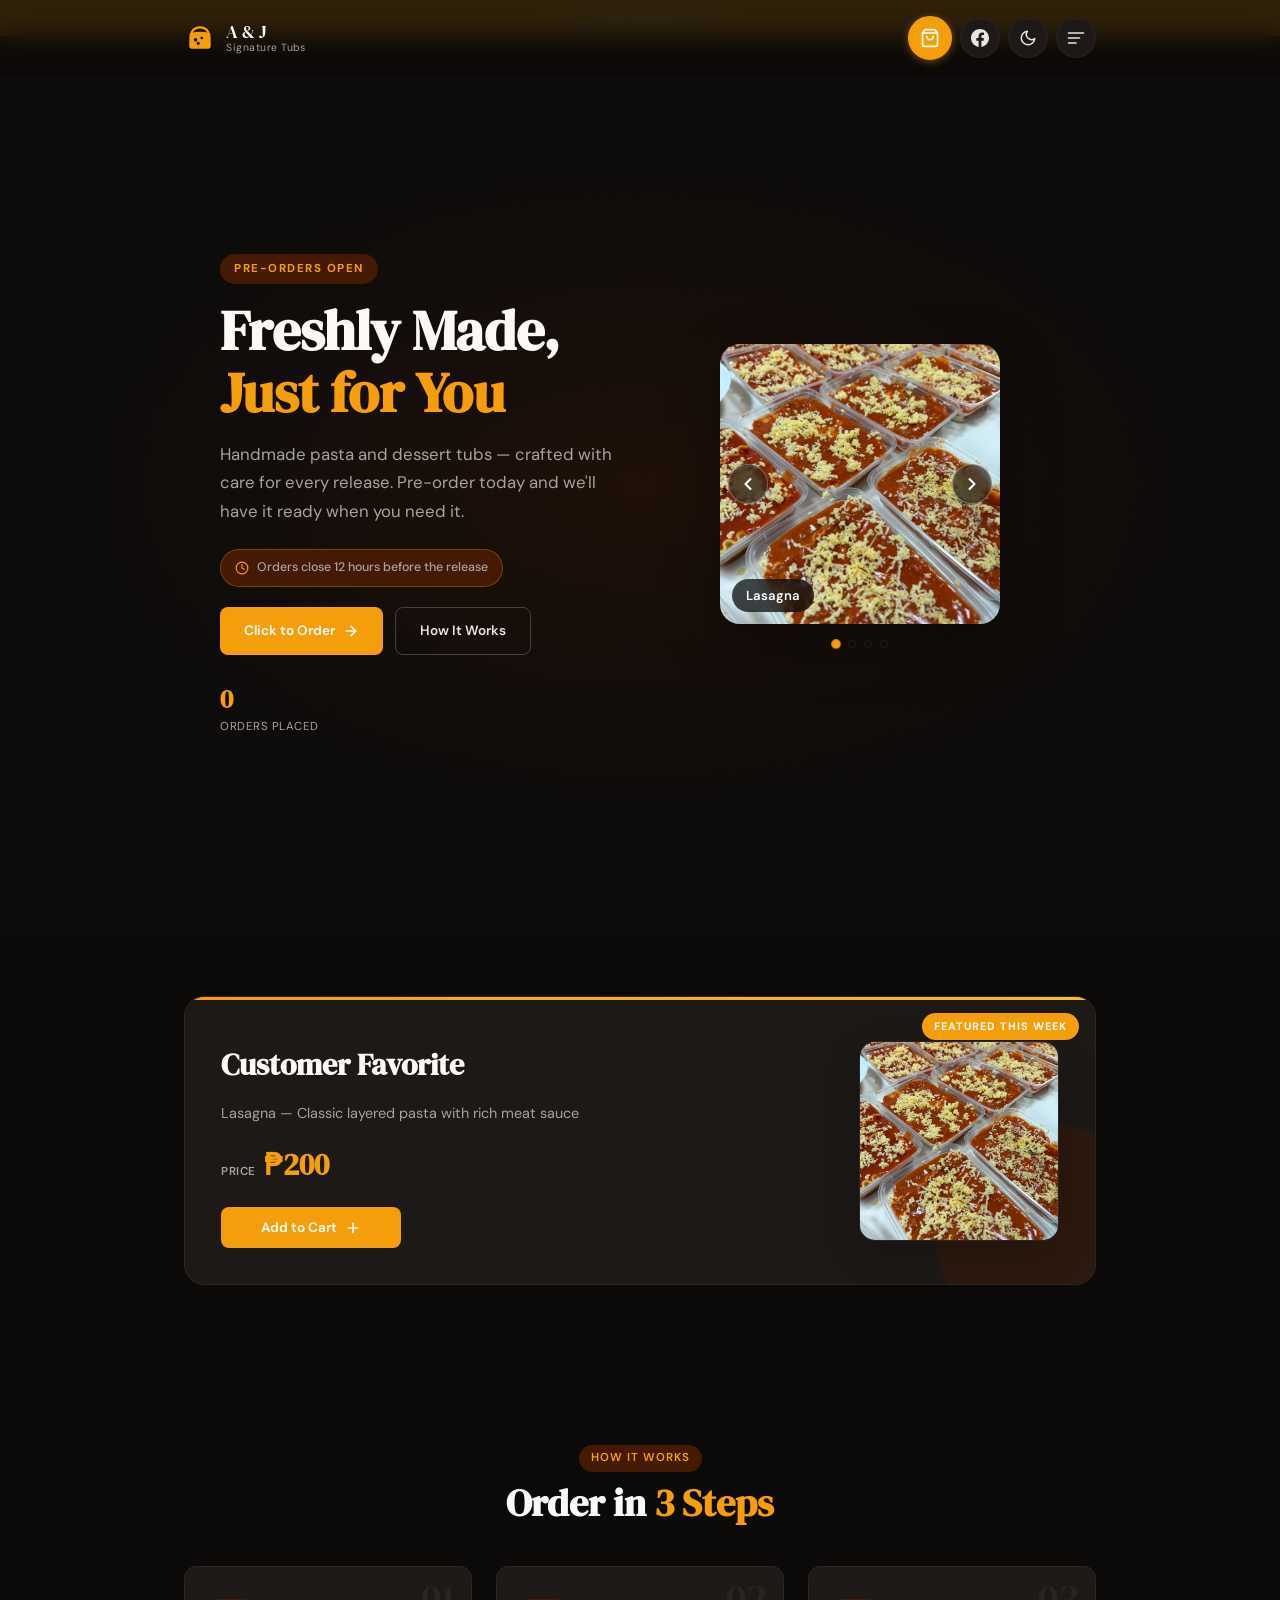
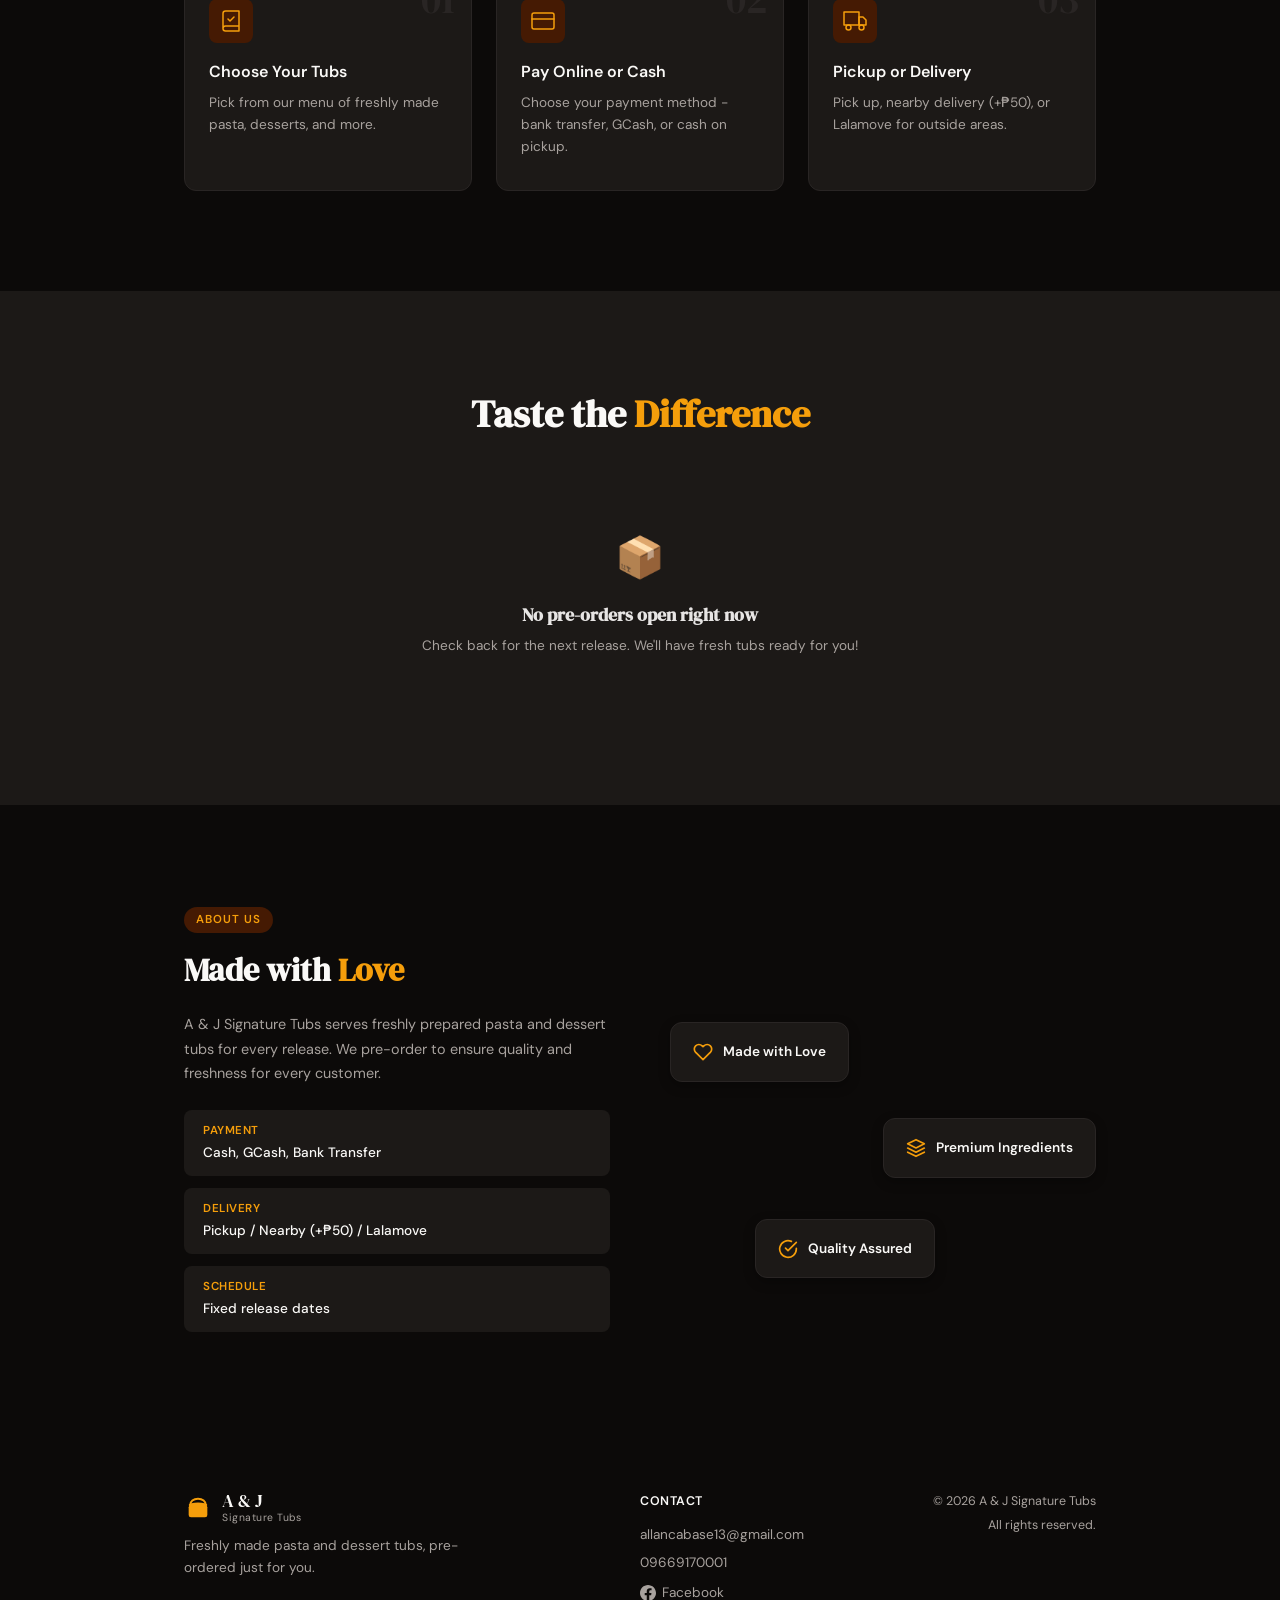
==== commit f67d3f1b: "feat: dynamic featured item from available meals, rename to Baked Macaroni, fix Graham Balls" ====
--- a/seller.html
+++ b/seller.html
@@ -283,9 +283,10 @@
                     <option value="">Select item...</option>
                     <option value="Lasagna">Lasagna - ₱200</option>
                     <option value="Carbonara">Carbonara - ₱180</option>
-                    <option value="Mac and Cheese">Mac and Cheese - ₱180</option>
+                    <option value="Baked Macaroni">Baked Macaroni - ₱180</option>
                     <option value="Mango Graham">Mango Graham - ₱150</option>
                     <option value="Oreo Cheesecake">Oreo Cheesecake - ₱150</option>
+                    <option value="Graham Balls - 4pcs">Graham Balls - 4pcs - ₱30</option>
                     <option value="Champorado">Champorado - ₱50</option>
                   </select>
                   <input type="number" class="form-input item-qty" value="1" min="1" max="99">
@@ -635,9 +636,10 @@
                 <option value="">Add item...</option>
                 <option value="Lasagna">Lasagna - ₱200</option>
                 <option value="Carbonara">Carbonara - ₱180</option>
-                <option value="Mac and Cheese">Mac and Cheese - ₱180</option>
+                <option value="Baked Macaroni">Baked Macaroni - ₱180</option>
                 <option value="Mango Graham">Mango Graham - ₱150</option>
                 <option value="Oreo Cheesecake">Oreo Cheesecake - ₱150</option>
+                <option value="Graham Balls - 4pcs">Graham Balls - 4pcs - ₱30</option>
                 <option value="Champorado">Champorado - ₱50</option>
               </select>
               <button type="button" class="btn btn-primary btn-sm" id="editAddItemBtn">Add</button>
